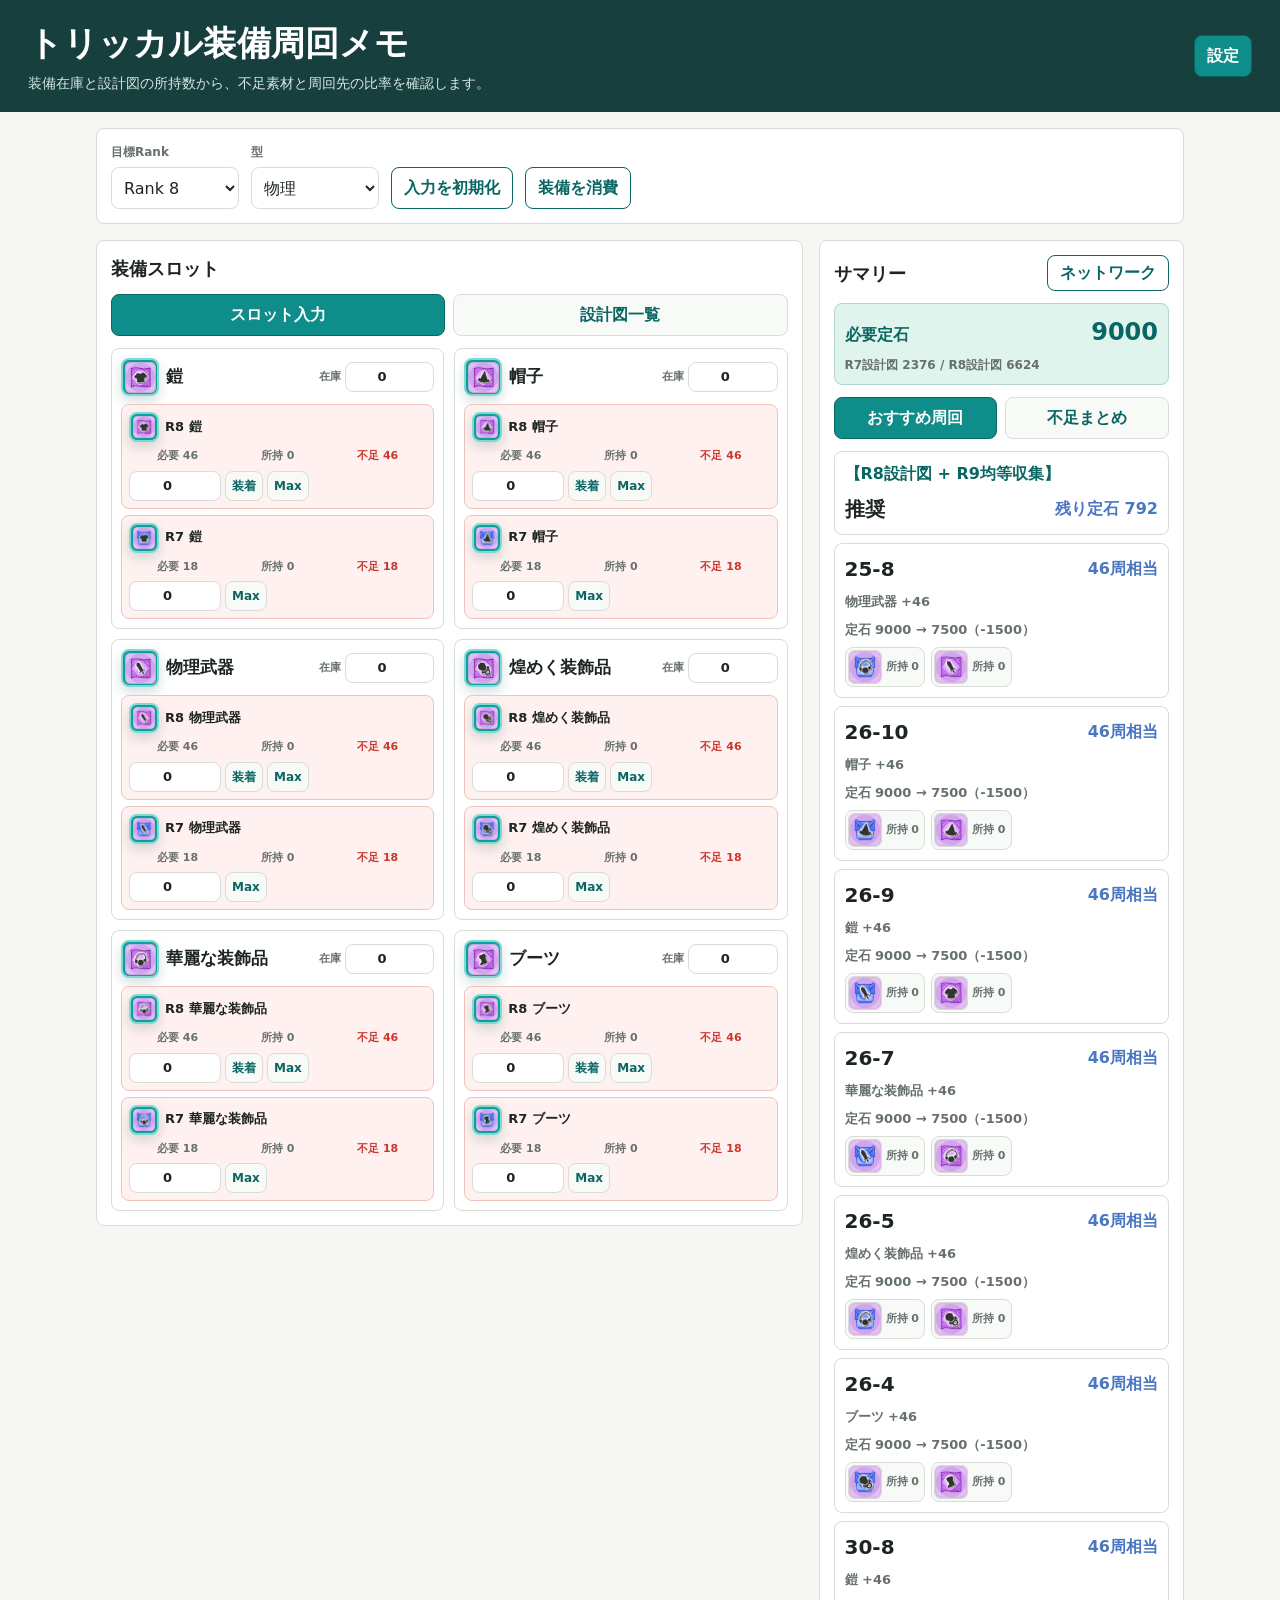
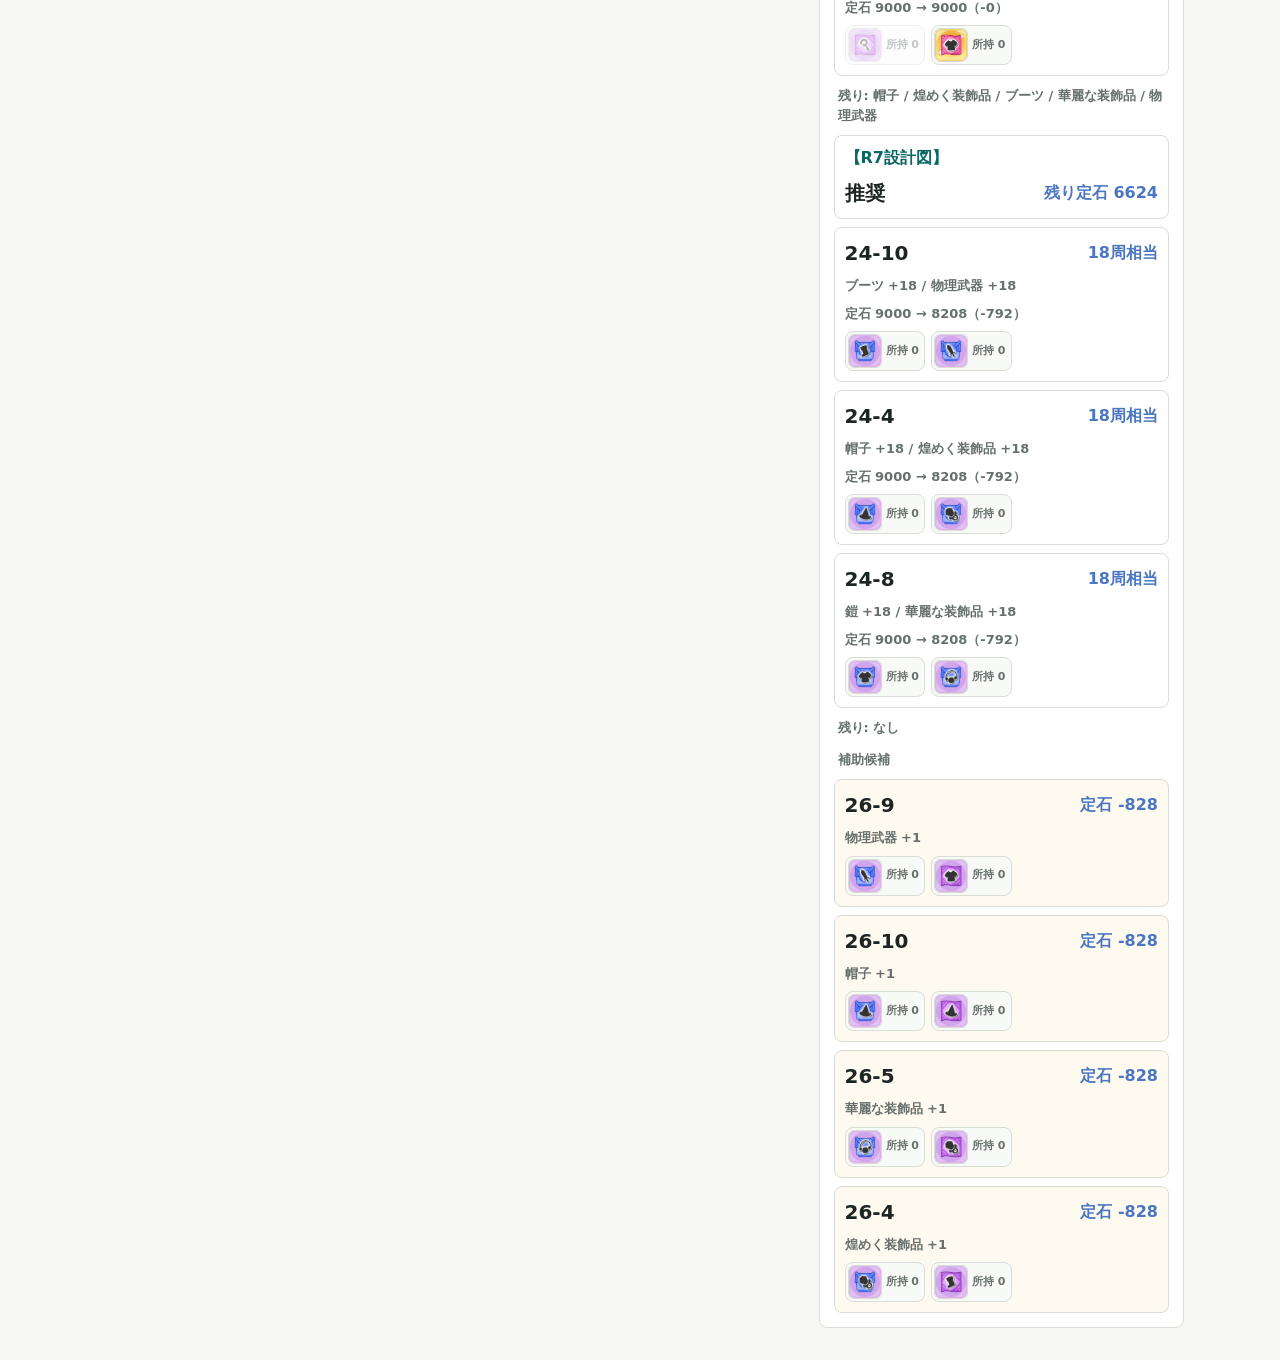
==== index.html @ bf6f480f "Deploy app" ====
<!doctype html>
<html lang="ja">
<head>
  <meta charset="utf-8">
  <meta name="viewport" content="width=device-width, initial-scale=1">
  <title>トリッカル装備周回メモ</title>
  <link rel="stylesheet" href="./styles.css">
</head>
<body>
  <header class="app-header">
    <div>
      <h1>トリッカル装備周回メモ</h1>
      <p>装備在庫と設計図の所持数から、不足素材と周回先の比率を確認します。</p>
    </div>
    <div class="header-actions">
      <button id="settingsButton" type="button">設定</button>
    </div>
  </header>

  <dialog class="settings-dialog" id="settingsDialog">
    <form method="dialog" class="settings-panel">
      <div class="settings-head">
        <h2>設定</h2>
        <button id="settingsCloseButton" type="submit" class="ghost-button">閉じる</button>
      </div>
      <div class="settings-list">
        <div class="field">
          <label for="inputModeSelect">数値入力方式</label>
          <select id="inputModeSelect">
            <option value="direct">直接入力</option>
            <option value="roll">ロール選択</option>
          </select>
        </div>
        <div class="field">
          <label for="autoCalculateSelect">自動計算</label>
          <select id="autoCalculateSelect">
            <option value="on">オン</option>
            <option value="off">オフ</option>
          </select>
        </div>
        <button id="exportButton" type="button">エクスポート</button>
        <label class="file-button">
          インポート
          <input id="importInput" type="file" accept="application/json">
        </label>
      </div>
    </form>
  </dialog>

  <dialog class="network-dialog" id="networkDialog">
    <div class="network-dialog-content">
      <div class="network-dialog-head">
        <div>
          <h2>探索ネットワーク</h2>
          <p>不足素材、候補ステージ、採用された組み合わせと評価値を確認します。</p>
        </div>
        <button id="networkCloseButton" type="button" class="ghost-button">閉じる</button>
      </div>
      <div class="network-toolbar">
        <label>
          <span>素材グループ</span>
          <select id="networkGroupSelect"></select>
        </label>
      </div>
      <div class="network-workspace">
        <div id="networkGraph" class="network-graph"></div>
        <div class="network-side-tools">
          <div class="network-view-actions" aria-label="ネットワーク表示操作">
            <button id="networkZoomOutButton" type="button" class="ghost-button" aria-label="縮小" title="縮小">−</button>
            <button id="networkZoomInButton" type="button" class="ghost-button" aria-label="拡大" title="拡大">＋</button>
            <button id="networkResetViewButton" type="button" class="ghost-button">全体表示</button>
            <button id="networkResetLayoutButton" type="button" class="ghost-button">配置を戻す</button>
          </div>
          <div class="network-info-strip">
            <div id="networkStoneSummary" class="network-stone-summary" aria-live="polite"></div>
            <details class="network-legend">
              <summary>説明</summary>
              <div class="network-legend-body" aria-label="ネットワーク凡例">
                <span><i class="legend-node is-primary"></i>対象素材</span>
                <span><i class="legend-node"></i>関連素材</span>
                <span><i class="legend-node is-off-build"></i>現在の型では対象外</span>
                <span><i class="legend-line is-selected"></i>採用</span>
                <span><i class="legend-line is-manual"></i>手動選択</span>
                <span><i class="legend-line"></i>候補</span>
                <span><i class="legend-line is-double"></i>同素材2枠</span>
              </div>
            </details>
          </div>
        </div>
        <div class="network-selection-actions" aria-label="手動選択操作">
          <button id="networkUseAdoptedButton" type="button" class="ghost-button">採用を選択</button>
          <button id="networkRestoreSelectionButton" type="button" class="ghost-button">保存済みに戻す</button>
          <button id="networkSaveSelectionButton" type="button">選択を保存</button>
        </div>
        <div id="networkDetails" class="network-details"></div>
      </div>
      <div id="networkMaterialEditor" class="network-material-editor" hidden>
        <div class="network-material-editor-head">
          <img id="networkMaterialEditorImage" src="" alt="">
          <div>
            <strong id="networkMaterialEditorTitle"></strong>
            <span id="networkMaterialEditorCurrent"></span>
          </div>
        </div>
        <label>
          <span>所持数</span>
          <span id="networkMaterialEditorControl"></span>
        </label>
        <div class="network-material-editor-actions">
          <button id="networkMaterialEditorCancel" type="button" class="ghost-button">キャンセル</button>
          <button id="networkMaterialEditorMax" type="button" class="ghost-button">Max</button>
          <button id="networkMaterialEditorSave" type="button">反映</button>
        </div>
      </div>
    </div>
  </dialog>

  <main class="layout">
    <section class="band controls-band">
      <div class="field">
        <label for="rankSelect">目標Rank</label>
        <select id="rankSelect"></select>
      </div>
      <div class="field">
        <label for="buildSelect">型</label>
        <select id="buildSelect">
          <option value="physical">物理</option>
          <option value="magic">魔法</option>
        </select>
      </div>
      <button id="resetButton" type="button" class="ghost-button">入力を初期化</button>
      <button id="consumeEquipmentButton" type="button" class="ghost-button">装備を消費</button>
    </section>

    <section class="planner-grid">
      <div class="equipment-panel">
        <h2>装備スロット</h2>
        <div class="equipment-tabs" role="tablist" aria-label="装備入力表示">
          <button type="button" class="equipment-tab is-active" data-equipment-tab="slots">スロット入力</button>
          <button type="button" class="equipment-tab" data-equipment-tab="inventory">設計図一覧</button>
        </div>
        <div id="equipmentSlotsPanel" class="equipment-tab-panel">
          <div class="equipment-grid" id="equipmentGrid"></div>
        </div>
        <div id="materialInventoryPanel" class="equipment-tab-panel is-hidden">
          <div class="material-inventory" id="materialInventory"></div>
        </div>
      </div>

      <div class="summary-panel">
        <div class="summary-head">
          <h2>サマリー</h2>
          <div class="summary-actions">
            <button id="networkOpenButton" type="button" class="ghost-button">ネットワーク</button>
            <button id="calculateButton" type="button" class="ghost-button" hidden>計算</button>
          </div>
        </div>
        <div id="tomeSummary" class="tome-summary"></div>
        <div class="summary-tabs" role="tablist" aria-label="サマリー表示">
          <button type="button" class="summary-tab is-active" data-summary-tab="recommendations">おすすめ周回</button>
          <button type="button" class="summary-tab" data-summary-tab="shortages">不足まとめ</button>
        </div>
        <div id="recommendationsPanel" class="summary-tab-panel">
          <div id="recommendations" class="recommendations"></div>
        </div>
        <div id="shortagesPanel" class="summary-tab-panel is-hidden">
          <div id="shortageSummary" class="shortage-summary"></div>
        </div>
      </div>
    </section>
  </main>

  <script src="./data/equipment-data.js"></script>
  <script src="./app.js"></script>
</body>
</html>
---- styles.css ----
:root {
  color-scheme: light;
  --bg: #f6f7f4;
  --ink: #1d2523;
  --muted: #66706c;
  --line: #d8ddd5;
  --panel: #ffffff;
  --soft: #f8faf8;
  --teal: #0f8d8a;
  --teal-dark: #096663;
  --mint: #dff4ed;
  --amber: #f2b84b;
  --red: #c9362c;
  --red-bg: #fff1ef;
  --blue: #4b77c2;
}

* {
  box-sizing: border-box;
}

body {
  margin: 0;
  background: var(--bg);
  color: var(--ink);
  font-family: system-ui, -apple-system, BlinkMacSystemFont, "Segoe UI", sans-serif;
  line-height: 1.5;
  overflow-x: hidden;
}

button,
select,
input {
  font: inherit;
  min-width: 0;
}

button,
.file-button {
  min-height: 42px;
  border: 1px solid var(--teal-dark);
  background: var(--teal);
  color: #fff;
  border-radius: 8px;
  padding: 8px 12px;
  font-weight: 700;
}

button:active,
.file-button:active {
  transform: translateY(1px);
}

.ghost-button {
  background: #fff;
  color: var(--teal-dark);
}

.file-button {
  display: inline-flex;
  align-items: center;
  justify-content: center;
  cursor: pointer;
}

.file-button input {
  display: none;
}

.app-header {
  display: flex;
  gap: 16px;
  align-items: center;
  justify-content: space-between;
  padding: 18px clamp(14px, 4vw, 28px);
  background: #173f3d;
  color: #fff;
}

.app-header > div {
  min-width: 0;
}

.app-header h1 {
  margin: 0;
  font-size: clamp(22px, 6vw, 34px);
  letter-spacing: 0;
}

.app-header p {
  margin: 4px 0 0;
  color: #d7e8e5;
  font-size: 14px;
  overflow-wrap: anywhere;
}

.header-actions {
  display: flex;
  gap: 8px;
  flex-wrap: wrap;
  justify-content: flex-end;
}

.settings-dialog {
  width: min(420px, calc(100% - 28px));
  padding: 0;
  border: 1px solid var(--line);
  border-radius: 10px;
  background: var(--panel);
  color: var(--ink);
  box-shadow: 0 18px 45px rgba(13, 34, 32, 0.28);
}

.settings-dialog::backdrop {
  background: rgba(10, 25, 24, 0.42);
}

.network-dialog {
  width: min(96vw, 1500px);
  height: min(92vh, 1000px);
  max-width: none;
  max-height: none;
  padding: 0;
  overflow: hidden;
  border: 1px solid var(--line);
  border-radius: 10px;
  background: var(--panel);
  color: var(--ink);
  box-shadow: 0 24px 70px rgba(13, 34, 32, 0.32);
}

.network-dialog::backdrop {
  background: rgba(10, 25, 24, 0.58);
}

.network-dialog-content {
  position: relative;
  display: grid;
  grid-template-rows: auto auto minmax(0, 1fr);
  gap: 12px;
  height: 100%;
  padding: 16px;
}

.network-material-editor {
  position: absolute;
  z-index: 5;
  width: min(280px, calc(100% - 20px));
  padding: 12px;
  border: 1px solid var(--teal-dark);
  border-radius: 8px;
  background: #fff;
  box-shadow: 0 14px 36px rgba(13, 34, 32, 0.3);
}

.network-material-editor[hidden] {
  display: none;
}

.network-material-editor-head {
  display: flex;
  gap: 9px;
  align-items: center;
  margin-bottom: 10px;
}

.network-material-editor-head img {
  width: 42px;
  height: 42px;
  object-fit: contain;
  border: 1px solid var(--line);
  border-radius: 6px;
}

.network-material-editor-head div,
.network-material-editor label {
  display: grid;
  gap: 3px;
}

.network-material-editor-head span,
.network-material-editor label > span:first-child {
  color: var(--muted);
  font-size: 12px;
  font-weight: 700;
}

.network-material-editor-control .compact-number {
  width: 100%;
  max-width: none;
}

.network-material-editor-actions {
  display: grid;
  grid-template-columns: repeat(3, minmax(0, 1fr));
  gap: 6px;
  margin-top: 10px;
}

.network-material-editor-actions button {
  min-height: 32px;
  padding: 4px 6px;
  font-size: 0.76rem;
  line-height: 1.2;
}

.network-dialog-head {
  display: flex;
  align-items: start;
  justify-content: space-between;
  gap: 16px;
}

.network-dialog-head h2,
.network-dialog-head p {
  margin: 0;
}

.network-dialog-head p {
  margin-top: 3px;
  color: var(--muted);
  font-size: 13px;
}

.network-dialog-head button {
  flex: 0 0 auto;
  min-height: 36px;
  padding: 5px 12px;
}

.settings-panel {
  display: grid;
  gap: 14px;
  padding: 14px;
}

.settings-head {
  display: flex;
  align-items: center;
  justify-content: space-between;
  gap: 10px;
}

.settings-head h2 {
  margin: 0;
}

.settings-list {
  display: grid;
  gap: 10px;
}

.settings-list button,
.settings-list .file-button {
  width: 100%;
}

.layout {
  width: min(1120px, 100%);
  margin: 0 auto;
  padding: 16px;
  min-width: 0;
}

.band,
.equipment-panel,
.summary-panel {
  min-width: 0;
  background: var(--panel);
  border: 1px solid var(--line);
  border-radius: 8px;
}

.controls-band {
  display: flex;
  gap: 12px;
  align-items: end;
  flex-wrap: wrap;
  padding: 14px;
}

.field {
  display: grid;
  gap: 6px;
  min-width: 128px;
}

.field label,
.mini-label {
  color: var(--muted);
  font-size: 12px;
  font-weight: 700;
}

select,
input[type="number"] {
  width: 100%;
  min-height: 42px;
  border: 1px solid var(--line);
  border-radius: 8px;
  background: #fff;
  color: var(--ink);
  padding: 8px;
}

.planner-grid {
  display: grid;
  grid-template-columns: minmax(0, 1.45fr) minmax(300px, 0.75fr);
  gap: 16px;
  margin: 16px 0;
  align-items: start;
}

.equipment-panel,
.summary-panel {
  padding: 14px;
}

.summary-head {
  display: flex;
  align-items: center;
  justify-content: space-between;
  gap: 10px;
  margin-bottom: 12px;
}

.summary-head h2 {
  margin: 0;
}

.summary-head button {
  min-height: 36px;
  padding: 5px 12px;
}

.summary-actions {
  display: flex;
  flex-wrap: wrap;
  justify-content: flex-end;
  gap: 6px;
}

h2 {
  margin: 0 0 12px;
  font-size: 18px;
  letter-spacing: 0;
}

h3 {
  margin: 0;
  font-size: 17px;
  letter-spacing: 0;
  line-height: 1.25;
}

.equipment-grid {
  display: grid;
  grid-template-columns: repeat(2, minmax(0, 1fr));
  gap: 10px;
}

.equipment-tabs {
  display: grid;
  grid-template-columns: 1fr 1fr;
  gap: 8px;
  margin-bottom: 12px;
}

.equipment-tab {
  min-height: 40px;
  border-color: var(--line);
  background: var(--soft);
  color: var(--teal-dark);
}

.equipment-tab.is-active {
  border-color: var(--teal-dark);
  background: var(--teal);
  color: #fff;
}

.equipment-tab-panel.is-hidden {
  display: none;
}

.material-inventory {
  display: grid;
  gap: 12px;
}

.inventory-rank {
  display: grid;
  gap: 10px;
  min-width: 0;
  border: 1px solid var(--line);
  border-radius: 8px;
  background: #fff;
  padding: 10px;
}

.inventory-rank-head {
  display: flex;
  align-items: baseline;
  justify-content: space-between;
  gap: 10px;
}

.inventory-rank-head span {
  color: var(--muted);
  font-size: 12px;
  font-weight: 900;
}

.inventory-grid {
  display: grid;
  grid-template-columns: repeat(2, minmax(0, 1fr));
  gap: 8px;
}

.inventory-item {
  display: grid;
  grid-template-columns: minmax(0, 1fr) minmax(72px, 96px);
  gap: 8px;
  align-items: center;
  min-width: 0;
  padding: 8px;
  border: 1px solid var(--line);
  border-radius: 8px;
  background: var(--soft);
}

.inventory-item-main {
  display: grid;
  grid-template-columns: 34px minmax(0, 1fr);
  gap: 7px;
  align-items: center;
  min-width: 0;
  color: var(--ink);
  font-size: 13px;
  font-weight: 900;
}

.inventory-item-main img {
  width: 34px;
  height: 34px;
  object-fit: contain;
  border: 1px solid var(--line);
  border-radius: 6px;
  background: #f8faf8;
}

.inventory-item-main span {
  min-width: 0;
  overflow-wrap: anywhere;
}

.inventory-item input {
  min-height: 38px;
  padding: 6px;
  text-align: center;
  font-weight: 900;
}

.inventory-item .compact-number {
  width: 100%;
  max-width: none;
}

.equipment-card {
  display: grid;
  gap: 8px;
  min-width: 0;
  border: 1px solid var(--line);
  border-radius: 8px;
  background: #fff;
  padding: 9px;
}

.equipment-card.is-complete {
  border-color: #8bcbbf;
  background: linear-gradient(180deg, #f8fffc 0%, #ffffff 55%);
}

.equipment-card-head {
  display: flex;
  gap: 8px;
  align-items: center;
  justify-content: space-between;
  min-width: 0;
}

.equipment-title {
  display: grid;
  grid-template-columns: 38px minmax(0, 1fr);
  gap: 7px;
  align-items: center;
  min-width: 0;
}

.equipment-icon,
.material-icon {
  display: grid;
  place-items: center;
  border-radius: 8px;
  background: #0aa09c;
  border: 2px solid #82d8d2;
  box-shadow: 0 5px 12px rgba(11, 85, 82, 0.18);
}

.equipment-icon {
  width: 38px;
  height: 38px;
}

.equipment-icon img {
  width: 31px;
  height: 31px;
  object-fit: contain;
}

.stock-inline {
  display: flex;
  align-items: center;
  justify-content: flex-end;
  gap: 4px;
  flex: 1 1 72px;
  min-width: 0;
  max-width: 150px;
}

.stock-inline span {
  color: var(--muted);
  font-size: 11px;
  font-weight: 900;
  white-space: nowrap;
}

.stock-inline .compact-number {
  width: clamp(52px, 7vw, 96px);
}

.number-line {
  display: grid;
  grid-template-columns: minmax(0, 1fr) auto;
  gap: 8px;
  align-items: end;
}

.number-line label {
  display: grid;
  gap: 5px;
  min-width: 0;
}

.number-line label span {
  color: var(--muted);
  font-size: 12px;
  font-weight: 800;
}

.number-line input {
  text-align: center;
  font-weight: 900;
}

.compact-number,
select.compact-number,
input.compact-number {
  width: clamp(52px, 8vw, 84px);
  min-height: 30px;
  padding: 3px 5px;
  text-align: center;
  font-size: 13px;
  font-weight: 900;
}

.step-actions {
  display: flex;
  gap: 4px;
}

.step-actions button {
  min-height: 30px;
  padding: 3px 6px;
  border-color: var(--line);
  background: var(--soft);
  color: var(--teal-dark);
  font-size: 12px;
}

.material-list {
  display: grid;
  gap: 6px;
}

.material-line {
  display: grid;
  gap: 6px;
  align-items: start;
  padding: 7px;
  border: 1px solid var(--line);
  border-radius: 8px;
  background: var(--soft);
}

.material-line.is-short {
  background: var(--red-bg);
  border-color: #efc2bd;
}

.material-title-row {
  display: grid;
  grid-template-columns: 30px minmax(0, 1fr);
  gap: 6px;
  align-items: center;
  min-width: 0;
}

.material-icon {
  width: 30px;
  height: 30px;
  padding: 2px;
  object-fit: contain;
}

.material-line-main {
  display: grid;
  gap: 8px;
  min-width: 0;
}

.material-line-title {
  min-width: 0;
  font-size: 13px;
  font-weight: 900;
  line-height: 1.25;
  overflow-wrap: anywhere;
}

.material-line-stats {
  display: grid;
  grid-template-columns: repeat(3, minmax(0, 1fr));
  gap: 3px;
  color: var(--muted);
  font-size: 11px;
  font-weight: 800;
}

.material-line-stats span {
  min-width: 0;
  white-space: nowrap;
  text-align: center;
}

.shortage-text {
  color: var(--teal-dark);
}

.is-short .shortage-text {
  color: var(--red);
}

.material-number-line {
  display: flex;
  align-items: center;
  gap: 4px;
  min-width: 0;
}

.material-number-line .compact-number {
  flex: 1 1 56px;
  max-width: 92px;
}

.mini-button {
  min-height: 28px;
  padding: 3px 6px;
  font-size: 0.72rem;
}

.compact-note {
  padding: 8px;
  font-size: 12px;
}

.shortage-summary,
.recommendations {
  display: grid;
  gap: 8px;
  border-radius: 8px;
}

.recommendations.is-updated {
  animation: recommendations-flash 520ms ease-out;
}

@keyframes recommendations-flash {
  0% {
    background: rgba(15, 141, 138, 0.14);
    box-shadow: 0 0 0 3px rgba(15, 141, 138, 0.18);
  }

  100% {
    background: transparent;
    box-shadow: 0 0 0 0 rgba(15, 141, 138, 0);
  }
}

.tome-summary {
  display: grid;
  gap: 6px;
  margin-bottom: 12px;
  padding: 10px;
  border: 1px solid #b6d5cf;
  border-radius: 8px;
  background: var(--mint);
}

.tome-total {
  display: flex;
  align-items: baseline;
  justify-content: space-between;
  gap: 10px;
  color: var(--teal-dark);
  font-weight: 900;
}

.tome-total strong {
  font-size: 24px;
}

.tome-breakdown {
  color: var(--muted);
  font-size: 12px;
  font-weight: 800;
  overflow-wrap: anywhere;
}

.summary-tabs {
  display: grid;
  grid-template-columns: repeat(2, minmax(0, 1fr));
  gap: 8px;
  margin-bottom: 12px;
}

.summary-tab {
  min-height: 40px;
  border-color: var(--line);
  background: var(--soft);
  color: var(--teal-dark);
}

.summary-tab.is-active {
  border-color: var(--teal-dark);
  background: var(--teal);
  color: #fff;
}

.summary-tab-panel.is-hidden {
  display: none;
}

.network-toolbar {
  display: flex;
  align-items: end;
  justify-content: space-between;
  gap: 12px;
  margin-bottom: 10px;
}

.network-workspace {
  display: grid;
  grid-template-columns: minmax(0, 1.6fr) minmax(320px, 0.8fr);
  grid-template-rows: auto auto minmax(0, 1fr);
  gap: 12px;
  min-height: 0;
}

.network-graph {
  grid-column: 1;
  grid-row: 1 / span 3;
  align-self: start;
}

.network-side-tools {
  grid-column: 2;
  grid-row: 1;
  display: grid;
  gap: 8px;
}

.network-selection-actions {
  grid-column: 2;
  grid-row: 2;
}

.network-details {
  grid-column: 2;
  grid-row: 3;
}

.network-toolbar label {
  display: grid;
  flex: 1 1 220px;
  gap: 4px;
  color: var(--muted);
  font-size: 12px;
  font-weight: 800;
}

.network-toolbar select {
  width: 100%;
  min-height: 38px;
  border: 1px solid var(--line);
  border-radius: 8px;
  background: #fff;
  padding: 6px 8px;
  color: var(--ink);
}

.network-view-actions {
  display: flex;
  flex: 0 0 auto;
  gap: 5px;
}

.network-selection-actions {
  display: flex;
  flex: 0 0 auto;
  gap: 5px;
}

.network-selection-actions button {
  min-height: 36px;
  padding: 5px 9px;
  white-space: nowrap;
}

.network-selection-actions button.is-saved {
  animation: network-save-flash 600ms ease-out;
}

@keyframes network-save-flash {
  0% {
    background: #d97a1d;
    border-color: #a95108;
  }

  100% {
    background: var(--teal);
    border-color: var(--teal-dark);
  }
}

.network-view-actions button {
  min-height: 36px;
  padding: 5px 9px;
  white-space: nowrap;
}

.network-view-actions button:first-child,
.network-view-actions button:nth-child(2) {
  width: 38px;
  padding: 4px;
  font-size: 20px;
}

.network-info-strip {
  display: flex;
  align-items: stretch;
/* justify-content: flex-end; */
  gap: 8px;
}

.network-stone-summary {
  display: grid;
  align-content: center;
  min-width: 180px;
  border: 1px solid #d7e7e2;
  border-radius: 8px;
  background: #f4fbf8;
  padding: 6px 9px;
  color: var(--teal-dark);
}

.network-stone-summary span {
  color: var(--muted);
  font-size: 11px;
  font-weight: 800;
}

.network-stone-summary strong {
  font-size: 18px;
  line-height: 1.1;
}

.network-stone-summary small {
  overflow: hidden;
  color: var(--muted);
  font-size: 10px;
  font-weight: 700;
  text-overflow: ellipsis;
  white-space: nowrap;
}

.network-legend {
  position: relative;
}

.network-legend summary {
  min-height: 38px;
  border: 1px solid var(--line);
  border-radius: 8px;
  background: #fff;
  padding: 9px 12px;
  color: var(--muted);
  cursor: pointer;
  font-size: 12px;
  font-weight: 800;
}

.network-legend-body {
  position: absolute;
  z-index: 20;
  top: calc(100% + 6px);
  right: 0;
  display: grid;
  min-width: 230px;
  gap: 8px;
  border: 1px solid var(--line);
  border-radius: 8px;
  background: #fff;
  padding: 10px;
  box-shadow: 0 12px 28px rgb(31 43 41 / 18%);
  color: var(--muted);
  font-size: 11px;
  font-weight: 800;
}

.network-legend:not([open]) .network-legend-body {
  display: none;
}

.network-legend-body span {
  display: inline-flex;
  align-items: center;
  gap: 5px;
}

.legend-line {
  display: inline-block;
  width: 22px;
  border-top: 2px solid #8b9894;
}

.legend-node {
  display: inline-block;
  width: 13px;
  height: 13px;
  border: 2px solid #71807b;
  border-radius: 4px;
  background: #fff;
}

.legend-node.is-primary {
  border-color: var(--teal);
  border-width: 3px;
}

.legend-node.is-off-build {
  border-color: #8b6f9e;
  border-style: dashed;
  background: #f1f2f2;
}

.legend-line.is-selected {
  border-top: 4px solid var(--teal);
}

.legend-line.is-manual {
  border-top: 4px solid #d97a1d;
}

.legend-line.is-double {
  border-top-color: var(--amber);
  border-top-style: dashed;
}

.network-graph {
  width: 100%;
  min-height: 0;
  overflow: auto;
  border: 1px solid var(--line);
  border-radius: 8px;
  background: #fbfcfa;
}

.network-graph svg {
  display: block;
  width: 100%;
  height: auto;
  min-height: 600px;
  cursor: grab;
  touch-action: none;
  user-select: none;
}

.network-graph svg.is-panning {
  cursor: grabbing;
}

.network-graph svg.is-workspace-scrolling {
  cursor: ew-resize;
}

.network-edge {
  fill: none;
  stroke: #9ca8a4;
  stroke-width: 2;
  opacity: 0.68;
  cursor: pointer;
}

.network-edge.is-double {
  stroke: var(--amber);
  stroke-dasharray: 5 4;
}

.network-edge.is-selected {
  stroke: var(--teal);
  stroke-width: 5;
  opacity: 1;
}

.network-edge.is-manual {
  stroke: #d97a1d;
  stroke-width: 6;
  opacity: 1;
}

.network-edge.is-selected.is-manual {
  stroke: #d97a1d;
  stroke-dasharray: 9 4;
}

.network-edge-label {
  fill: #40504c;
  font-size: 12px;
  font-weight: 900;
  paint-order: stroke;
  stroke: #fbfcfa;
  stroke-width: 4px;
  stroke-linejoin: round;
  cursor: pointer;
}

.network-edge-label.is-selected {
  fill: var(--teal-dark);
}

.network-edge-label.is-manual {
  fill: #a95108;
}

.network-node-frame {
  fill: #fff;
  stroke: #71807b;
  stroke-width: 2;
}

.network-node {
  cursor: move;
}

.network-node.is-dragging {
  cursor: grabbing;
}

.network-node.is-primary .network-node-frame {
  stroke: var(--teal);
  stroke-width: 3;
}

.network-node.is-off-build .network-node-frame {
  fill: #f1f2f2;
  stroke: #8b6f9e;
  stroke-width: 3;
  stroke-dasharray: 5 3;
}

.network-node.is-off-build .network-node-title {
  fill: #634775;
}

.network-node.is-off-build .network-node-amount {
  fill: #765486;
}

.network-node.is-off-build image {
  opacity: 0.58;
}

.network-node image {
  pointer-events: none;
}

.network-node-title {
  fill: var(--ink);
  font-size: 12px;
  font-weight: 900;
  text-anchor: middle;
}

.network-node-amount {
  fill: var(--red);
  font-size: 11px;
  font-weight: 900;
  text-anchor: middle;
}

.network-details {
  display: grid;
  align-content: start;
  gap: 6px;
  min-height: 0;
  margin: 0;
  overflow: auto;
  padding-right: 2px;
}

.network-detail {
  display: grid;
  grid-template-columns: 70px minmax(0, 1fr) auto;
  gap: 8px;
  align-items: center;
  padding: 8px;
  border: 1px solid var(--line);
  border-radius: 8px;
  background: #fff;
}

.network-detail.is-selected {
  border-color: var(--teal);
  background: var(--mint);
}

.network-detail.is-manual {
  border-color: #d97a1d;
  box-shadow: inset 4px 0 0 #d97a1d;
}

.network-detail {
  cursor: pointer;
}

.network-detail.is-single {
  background: #fffaf0;
}

.network-detail-stage {
  font-weight: 900;
}

.network-detail-main {
  min-width: 0;
}

.network-detail-title {
  font-size: 13px;
  font-weight: 900;
  overflow-wrap: anywhere;
}

.network-detail-meta {
  color: var(--muted);
  font-size: 11px;
  font-weight: 700;
  overflow-wrap: anywhere;
}

.network-detail-weight {
  color: var(--blue);
  font-weight: 900;
  white-space: nowrap;
}

.shortage-row,
.recommendation {
  border: 1px solid var(--line);
  border-radius: 8px;
  background: #fff;
}

.shortage-row {
  display: grid;
  grid-template-columns: 40px minmax(0, 1fr) auto;
  gap: 10px;
  align-items: center;
  padding: 8px;
}

.shortage-row img {
  width: 40px;
  height: 40px;
  object-fit: contain;
}

.row-title {
  font-weight: 900;
  overflow-wrap: anywhere;
}

.shortage-amount {
  font-weight: 900;
  color: var(--red);
}

.complete-note {
  padding: 14px;
  border-radius: 8px;
  background: var(--mint);
  color: var(--teal-dark);
  font-weight: 800;
}

.recommendation {
  padding: 10px;
}

.recommendation-group {
  display: grid;
  gap: 8px;
}

.group-title {
  margin-bottom: 8px;
  font-weight: 900;
  color: var(--teal-dark);
}

.side-title {
  color: var(--muted);
  font-size: 13px;
  font-weight: 900;
  padding: 2px 4px;
}

.side-candidate {
  background: #fffaf0;
}

.recommendation-top {
  display: flex;
  align-items: center;
  justify-content: space-between;
  gap: 8px;
}

.stage-label {
  font-size: 20px;
  font-weight: 900;
}

.ratio {
  color: var(--blue);
  font-weight: 900;
  text-align: right;
}

.cycle-coverage {
  margin-top: 8px;
  color: var(--muted);
  font-size: 13px;
  font-weight: 800;
  overflow-wrap: anywhere;
}

.drop-list {
  display: flex;
  gap: 6px;
  flex-wrap: wrap;
  margin-top: 8px;
}

.drop-list img,
.drop-item img {
  width: 34px;
  height: 34px;
  object-fit: contain;
  border: 1px solid var(--line);
  border-radius: 6px;
  background: #f8faf8;
}

.drop-item {
  display: grid;
  grid-template-columns: 34px auto;
  gap: 4px;
  align-items: center;
  min-height: 38px;
  padding: 2px 5px 2px 2px;
  border: 1px solid var(--line);
  border-radius: 8px;
  background: var(--soft);
}

.drop-item span {
  color: var(--muted);
  font-size: 11px;
  font-weight: 800;
  white-space: nowrap;
}

@media (max-width: 900px) {
  .planner-grid {
    grid-template-columns: 1fr;
  }
}

@media (max-width: 760px) {
  .app-header {
    display: grid;
  }

  .header-actions {
    display: grid;
    grid-template-columns: 1fr 1fr;
    justify-content: stretch;
  }

  .header-actions button,
  .header-actions .file-button {
    width: 100%;
  }

  .controls-band {
    display: grid;
    grid-template-columns: 1fr;
  }

  .field {
    min-width: 0;
  }

  .equipment-grid {
    grid-template-columns: repeat(2, minmax(0, 1fr));
  }

  .inventory-grid {
    grid-template-columns: 1fr;
  }

  .number-line {
    grid-template-columns: 1fr;
  }

  .step-actions {
    grid-template-columns: repeat(2, minmax(0, 1fr));
  }

  .material-line-stats {
    grid-template-columns: repeat(3, minmax(0, 1fr));
  }

  .network-dialog {
    width: calc(100vw - 12px);
    height: calc(100dvh - 12px);
  }

  .network-dialog-content {
    padding: 10px;
  }

  .network-workspace {
    grid-template-columns: calc(100vw - 34px) 360px;
    grid-template-rows: auto auto minmax(0, 1fr);
    min-width: 0;
    overflow-x: auto;
    overflow-y: auto;
    overscroll-behavior-inline: contain;
    scrollbar-width: thin;
    -webkit-overflow-scrolling: touch;
  }

  .network-graph {
    grid-column: 1;
    grid-row: 1 / span 3;
    min-height: 0;
    overflow: hidden;
  }

  .network-graph svg {
    min-height: 0;
  }

  .network-side-tools {
    grid-column: 2;
    grid-row: 1;
    min-width: 360px;
  }

  .network-details {
    grid-column: 2;
    grid-row: 3;
    min-width: 360px;
    overflow: auto;
  }

  .network-selection-actions {
    grid-column: 2;
    grid-row: 2;
    min-width: 360px;
  }
}

@media (max-width: 430px) {
  .layout {
    padding: 8px;
  }

  .equipment-panel,
  .summary-panel {
    padding: 8px;
  }

  .equipment-grid {
    gap: 8px;
  }

  .equipment-tabs {
    gap: 6px;
  }

  .summary-tabs {
    gap: 5px;
  }

  .summary-tab {
    padding-inline: 5px;
    font-size: 12px;
  }

  .network-toolbar {
    display: grid;
  }

  .network-view-actions {
    display: grid;
    grid-template-columns: 38px 38px minmax(0, 1fr) minmax(0, 1fr);
  }

  .network-info-strip {
    justify-content: stretch;
  }

  .network-stone-summary {
    min-width: 0;
  }

  .network-legend-body {
    right: 0;
    left: auto;
  }

  .network-selection-actions {
    display: grid;
    grid-template-columns: repeat(3, minmax(0, 1fr));
  }

  .network-dialog-head p {
    display: none;
  }

  .network-detail {
    grid-template-columns: 52px minmax(0, 1fr);
  }

  .network-detail-weight {
    grid-column: 2;
  }

  .inventory-rank {
    padding: 7px;
  }

  .inventory-item {
    grid-template-columns: minmax(0, 1fr) 64px;
    padding: 7px;
  }

  .inventory-item .compact-number {
    width: 100%;
  }

  .inventory-item-main {
    grid-template-columns: 30px minmax(0, 1fr);
    font-size: 12px;
  }

  .inventory-item-main img {
    width: 30px;
    height: 30px;
  }

  .equipment-card {
    gap: 8px;
    padding: 7px;
  }

  .equipment-card-head {
    gap: 5px;
  }

  .equipment-title {
    grid-template-columns: 30px minmax(0, 1fr);
    gap: 5px;
  }

  .equipment-icon {
    width: 30px;
    height: 30px;
  }

  .equipment-icon img {
    width: 25px;
    height: 25px;
  }

  h3 {
    font-size: 12px;
  }

  .material-line {
    gap: 6px;
    padding: 7px;
  }

  .material-title-row {
    grid-template-columns: 28px minmax(0, 1fr);
  }

  .material-icon {
    width: 28px;
    height: 28px;
  }

  .material-line-title {
    font-size: 11px;
  }

  .material-line-stats {
    gap: 4px;
    font-size: 11px;
  }

  .compact-number,
  select.compact-number,
  input.compact-number {
    width: 48px;
    min-height: 28px;
    padding: 2px 4px;
    font-size: 12px;
  }

  .step-actions button {
    min-height: 28px;
    padding: 2px 5px;
  }

  .step-actions {
    gap: 5px;
  }
}
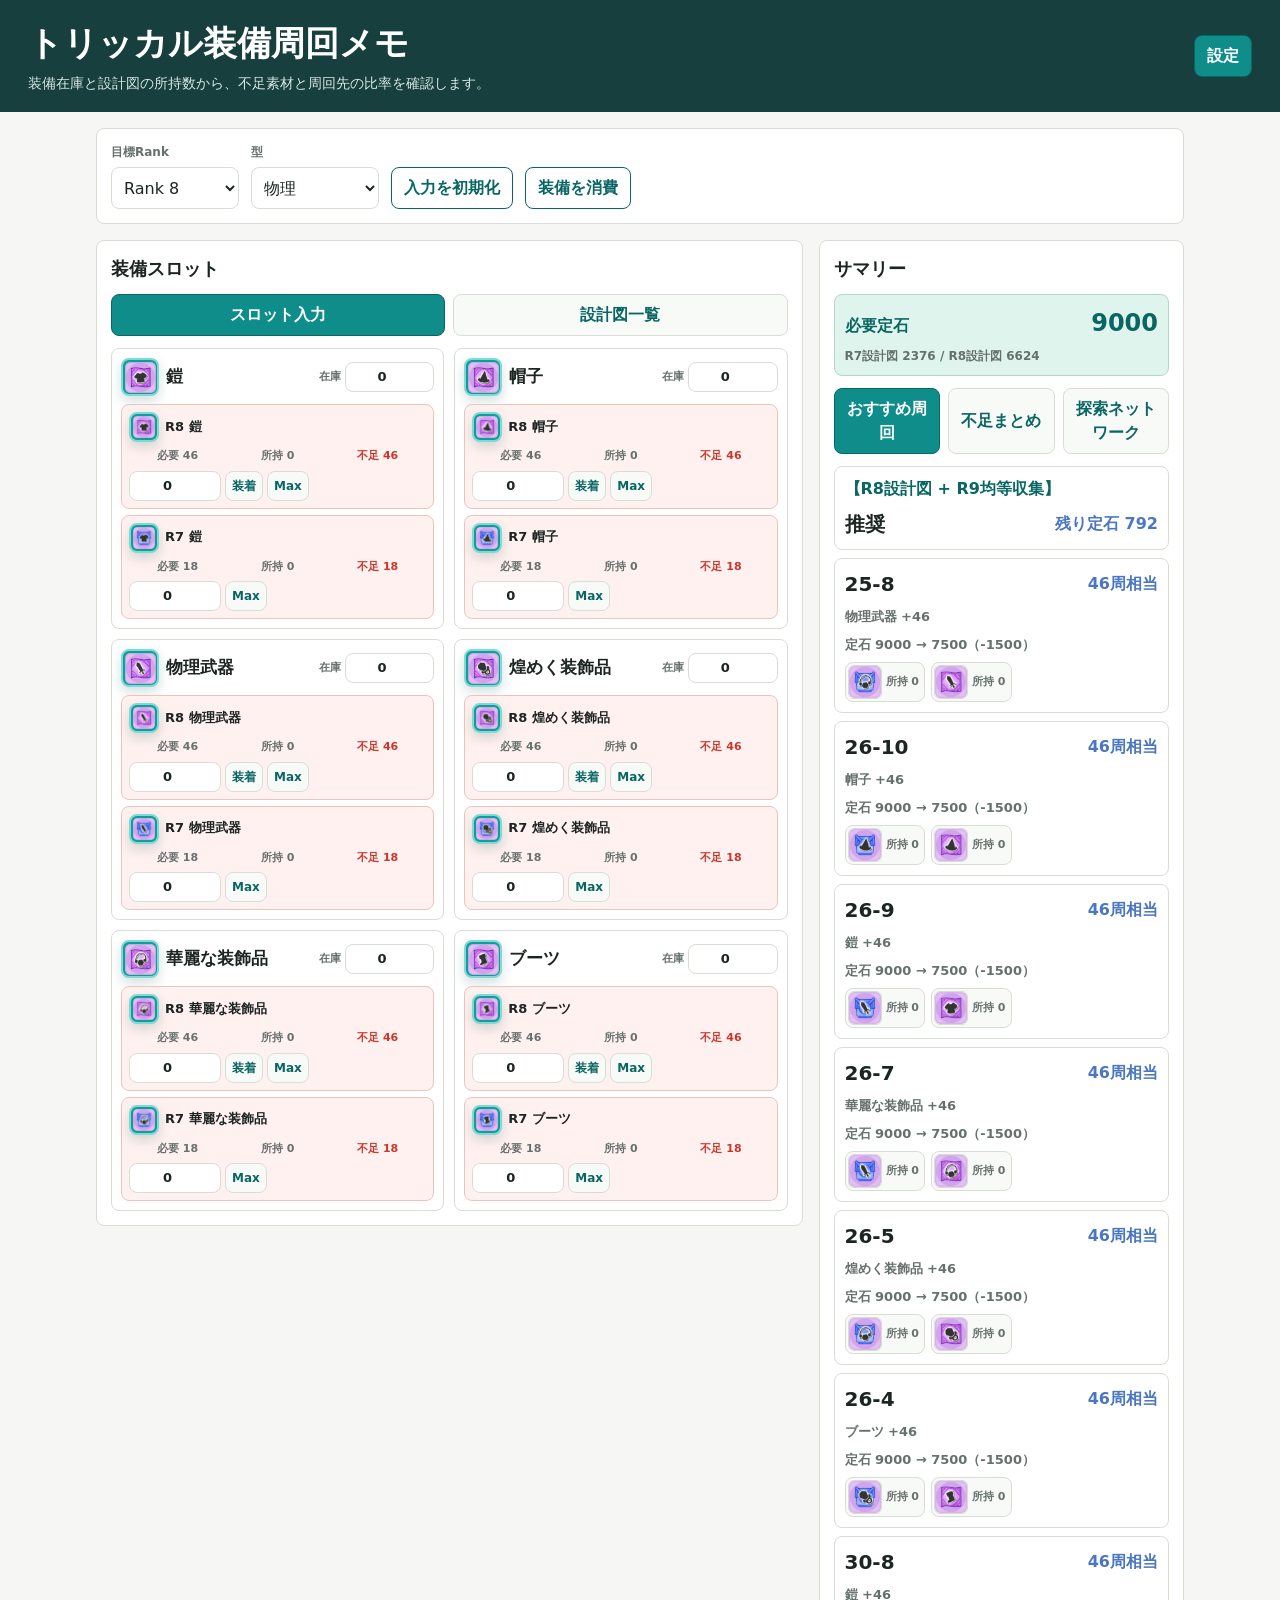
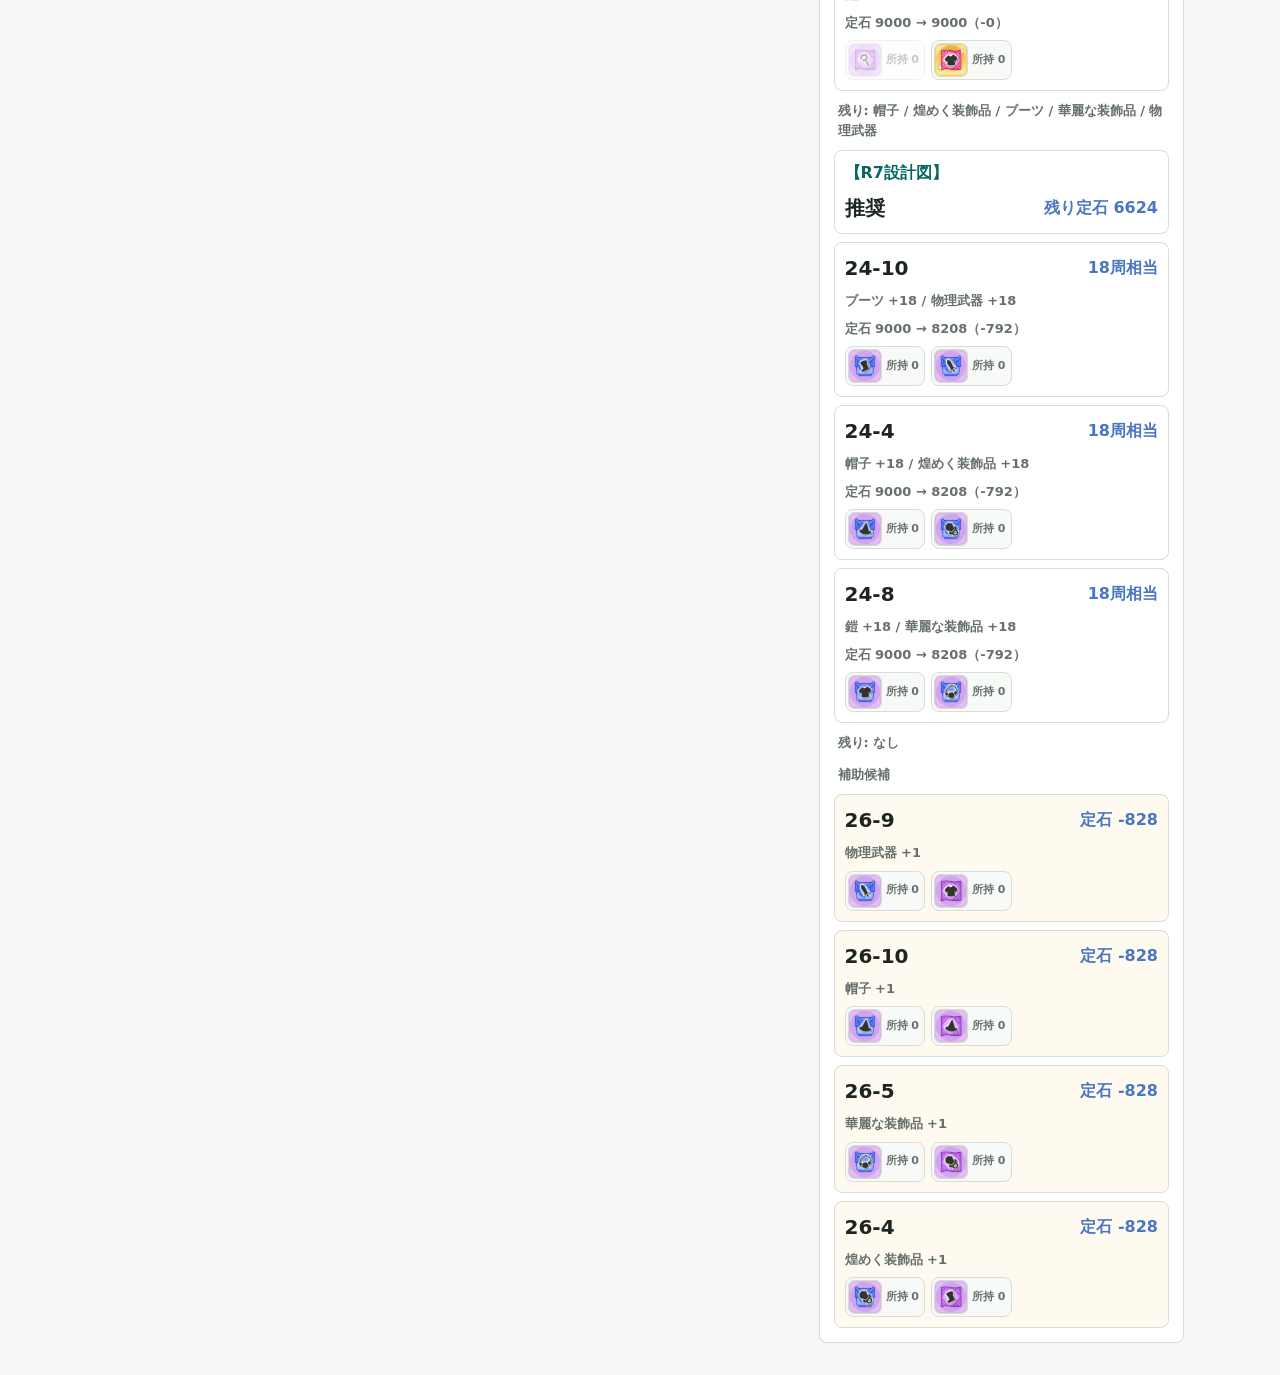
==== commit 1c4d7d35: "edit" ====
--- a/index.html
+++ b/index.html
@@ -47,74 +47,6 @@
     </form>
   </dialog>
 
-  <dialog class="network-dialog" id="networkDialog">
-    <div class="network-dialog-content">
-      <div class="network-dialog-head">
-        <div>
-          <h2>探索ネットワーク</h2>
-          <p>不足素材、候補ステージ、採用された組み合わせと評価値を確認します。</p>
-        </div>
-        <button id="networkCloseButton" type="button" class="ghost-button">閉じる</button>
-      </div>
-      <div class="network-toolbar">
-        <label>
-          <span>素材グループ</span>
-          <select id="networkGroupSelect"></select>
-        </label>
-      </div>
-      <div class="network-workspace">
-        <div id="networkGraph" class="network-graph"></div>
-        <div class="network-side-tools">
-          <div class="network-view-actions" aria-label="ネットワーク表示操作">
-            <button id="networkZoomOutButton" type="button" class="ghost-button" aria-label="縮小" title="縮小">−</button>
-            <button id="networkZoomInButton" type="button" class="ghost-button" aria-label="拡大" title="拡大">＋</button>
-            <button id="networkResetViewButton" type="button" class="ghost-button">全体表示</button>
-            <button id="networkResetLayoutButton" type="button" class="ghost-button">配置を戻す</button>
-          </div>
-          <div class="network-info-strip">
-            <div id="networkStoneSummary" class="network-stone-summary" aria-live="polite"></div>
-            <details class="network-legend">
-              <summary>説明</summary>
-              <div class="network-legend-body" aria-label="ネットワーク凡例">
-                <span><i class="legend-node is-primary"></i>対象素材</span>
-                <span><i class="legend-node"></i>関連素材</span>
-                <span><i class="legend-node is-off-build"></i>現在の型では対象外</span>
-                <span><i class="legend-line is-selected"></i>採用</span>
-                <span><i class="legend-line is-manual"></i>手動選択</span>
-                <span><i class="legend-line"></i>候補</span>
-                <span><i class="legend-line is-double"></i>同素材2枠</span>
-              </div>
-            </details>
-          </div>
-        </div>
-        <div class="network-selection-actions" aria-label="手動選択操作">
-          <button id="networkUseAdoptedButton" type="button" class="ghost-button">採用を選択</button>
-          <button id="networkRestoreSelectionButton" type="button" class="ghost-button">保存済みに戻す</button>
-          <button id="networkSaveSelectionButton" type="button">選択を保存</button>
-        </div>
-        <div id="networkDetails" class="network-details"></div>
-      </div>
-      <div id="networkMaterialEditor" class="network-material-editor" hidden>
-        <div class="network-material-editor-head">
-          <img id="networkMaterialEditorImage" src="" alt="">
-          <div>
-            <strong id="networkMaterialEditorTitle"></strong>
-            <span id="networkMaterialEditorCurrent"></span>
-          </div>
-        </div>
-        <label>
-          <span>所持数</span>
-          <span id="networkMaterialEditorControl"></span>
-        </label>
-        <div class="network-material-editor-actions">
-          <button id="networkMaterialEditorCancel" type="button" class="ghost-button">キャンセル</button>
-          <button id="networkMaterialEditorMax" type="button" class="ghost-button">Max</button>
-          <button id="networkMaterialEditorSave" type="button">反映</button>
-        </div>
-      </div>
-    </div>
-  </dialog>
-
   <main class="layout">
     <section class="band controls-band">
       <div class="field">
@@ -151,7 +83,6 @@
         <div class="summary-head">
           <h2>サマリー</h2>
           <div class="summary-actions">
-            <button id="networkOpenButton" type="button" class="ghost-button">ネットワーク</button>
             <button id="calculateButton" type="button" class="ghost-button" hidden>計算</button>
           </div>
         </div>
@@ -159,12 +90,79 @@
         <div class="summary-tabs" role="tablist" aria-label="サマリー表示">
           <button type="button" class="summary-tab is-active" data-summary-tab="recommendations">おすすめ周回</button>
           <button type="button" class="summary-tab" data-summary-tab="shortages">不足まとめ</button>
+          <button type="button" class="summary-tab" data-summary-tab="network">探索ネットワーク</button>
         </div>
         <div id="recommendationsPanel" class="summary-tab-panel">
           <div id="recommendations" class="recommendations"></div>
         </div>
         <div id="shortagesPanel" class="summary-tab-panel is-hidden">
           <div id="shortageSummary" class="shortage-summary"></div>
+        </div>
+        <div id="networkPanel" class="summary-tab-panel network-panel is-hidden">
+          <div class="network-panel-content">
+            <div class="network-panel-head">
+              <div>
+                <h3>探索ネットワーク</h3>
+                <p>不足素材、候補ステージ、採用された組み合わせと評価値を確認します。</p>
+              </div>
+            </div>
+            <div class="network-toolbar">
+              <label>
+                <span>素材グループ</span>
+                <select id="networkGroupSelect"></select>
+              </label>
+            </div>
+            <div class="network-workspace">
+              <div id="networkGraph" class="network-graph"></div>
+              <div class="network-side-tools">
+                <div class="network-view-actions" aria-label="ネットワーク表示操作">
+                  <button id="networkZoomOutButton" type="button" class="ghost-button" aria-label="縮小" title="縮小">−</button>
+                  <button id="networkZoomInButton" type="button" class="ghost-button" aria-label="拡大" title="拡大">＋</button>
+                  <button id="networkResetViewButton" type="button" class="ghost-button">全体表示</button>
+                  <button id="networkResetLayoutButton" type="button" class="ghost-button">配置を戻す</button>
+                </div>
+                <div class="network-info-strip">
+                  <div id="networkStoneSummary" class="network-stone-summary" aria-live="polite"></div>
+                  <details class="network-legend">
+                    <summary>説明</summary>
+                    <div class="network-legend-body" aria-label="ネットワーク凡例">
+                      <span><i class="legend-node is-primary"></i>対象素材</span>
+                      <span><i class="legend-node"></i>関連素材</span>
+                      <span><i class="legend-node is-off-build"></i>現在の型では対象外</span>
+                      <span><i class="legend-line is-selected"></i>採用</span>
+                      <span><i class="legend-line is-manual"></i>手動選択</span>
+                      <span><i class="legend-line"></i>候補</span>
+                      <span><i class="legend-line is-double"></i>同素材2枠</span>
+                    </div>
+                  </details>
+                </div>
+              </div>
+              <div class="network-selection-actions" aria-label="手動選択操作">
+                <button id="networkUseAdoptedButton" type="button" class="ghost-button">採用を選択</button>
+                <button id="networkRestoreSelectionButton" type="button" class="ghost-button">保存済みに戻す</button>
+                <button id="networkSaveSelectionButton" type="button">選択を保存</button>
+              </div>
+              <div id="networkDetails" class="network-details"></div>
+            </div>
+            <div id="networkMaterialEditor" class="network-material-editor" hidden>
+              <div class="network-material-editor-head">
+                <img id="networkMaterialEditorImage" src="" alt="">
+                <div>
+                  <strong id="networkMaterialEditorTitle"></strong>
+                  <span id="networkMaterialEditorCurrent"></span>
+                </div>
+              </div>
+              <label>
+                <span>所持数</span>
+                <span id="networkMaterialEditorControl"></span>
+              </label>
+              <div class="network-material-editor-actions">
+                <button id="networkMaterialEditorCancel" type="button" class="ghost-button">キャンセル</button>
+                <button id="networkMaterialEditorMax" type="button" class="ghost-button">Max</button>
+                <button id="networkMaterialEditorSave" type="button">反映</button>
+              </div>
+            </div>
+          </div>
         </div>
       </div>
     </section>
--- a/styles.css
+++ b/styles.css
@@ -115,31 +115,12 @@
   background: rgba(10, 25, 24, 0.42);
 }
 
-.network-dialog {
-  width: min(96vw, 1500px);
-  height: min(92vh, 1000px);
-  max-width: none;
-  max-height: none;
-  padding: 0;
-  overflow: hidden;
-  border: 1px solid var(--line);
-  border-radius: 10px;
-  background: var(--panel);
-  color: var(--ink);
-  box-shadow: 0 24px 70px rgba(13, 34, 32, 0.32);
-}
-
-.network-dialog::backdrop {
-  background: rgba(10, 25, 24, 0.58);
-}
-
-.network-dialog-content {
+.network-panel-content {
   position: relative;
   display: grid;
   grid-template-rows: auto auto minmax(0, 1fr);
   gap: 12px;
-  height: 100%;
-  padding: 16px;
+  min-height: min(720px, calc(100dvh - 180px));
 }
 
 .network-material-editor {
@@ -204,28 +185,26 @@
   line-height: 1.2;
 }
 
-.network-dialog-head {
+.network-panel-head {
   display: flex;
   align-items: start;
   justify-content: space-between;
   gap: 16px;
 }
 
-.network-dialog-head h2,
-.network-dialog-head p {
+.network-panel-head h3,
+.network-panel-head p {
   margin: 0;
 }
 
-.network-dialog-head p {
+.network-panel-head h3 {
+  font-size: 18px;
+}
+
+.network-panel-head p {
   margin-top: 3px;
   color: var(--muted);
   font-size: 13px;
-}
-
-.network-dialog-head button {
-  flex: 0 0 auto;
-  min-height: 36px;
-  padding: 5px 12px;
 }
 
 .settings-panel {
@@ -314,6 +293,10 @@
 .equipment-panel,
 .summary-panel {
   padding: 14px;
+}
+
+.summary-panel.is-network-mode {
+  grid-column: 1 / -1;
 }
 
 .summary-head {
@@ -738,7 +721,7 @@
 
 .summary-tabs {
   display: grid;
-  grid-template-columns: repeat(2, minmax(0, 1fr));
+  grid-template-columns: repeat(3, minmax(0, 1fr));
   gap: 8px;
   margin-bottom: 12px;
 }
@@ -1362,13 +1345,8 @@
     grid-template-columns: repeat(3, minmax(0, 1fr));
   }
 
-  .network-dialog {
-    width: calc(100vw - 12px);
-    height: calc(100dvh - 12px);
-  }
-
-  .network-dialog-content {
-    padding: 10px;
+  .network-panel-content {
+    min-height: min(680px, calc(100dvh - 150px));
   }
 
   .network-workspace {
@@ -1467,7 +1445,7 @@
     grid-template-columns: repeat(3, minmax(0, 1fr));
   }
 
-  .network-dialog-head p {
+  .network-panel-head p {
     display: none;
   }
 
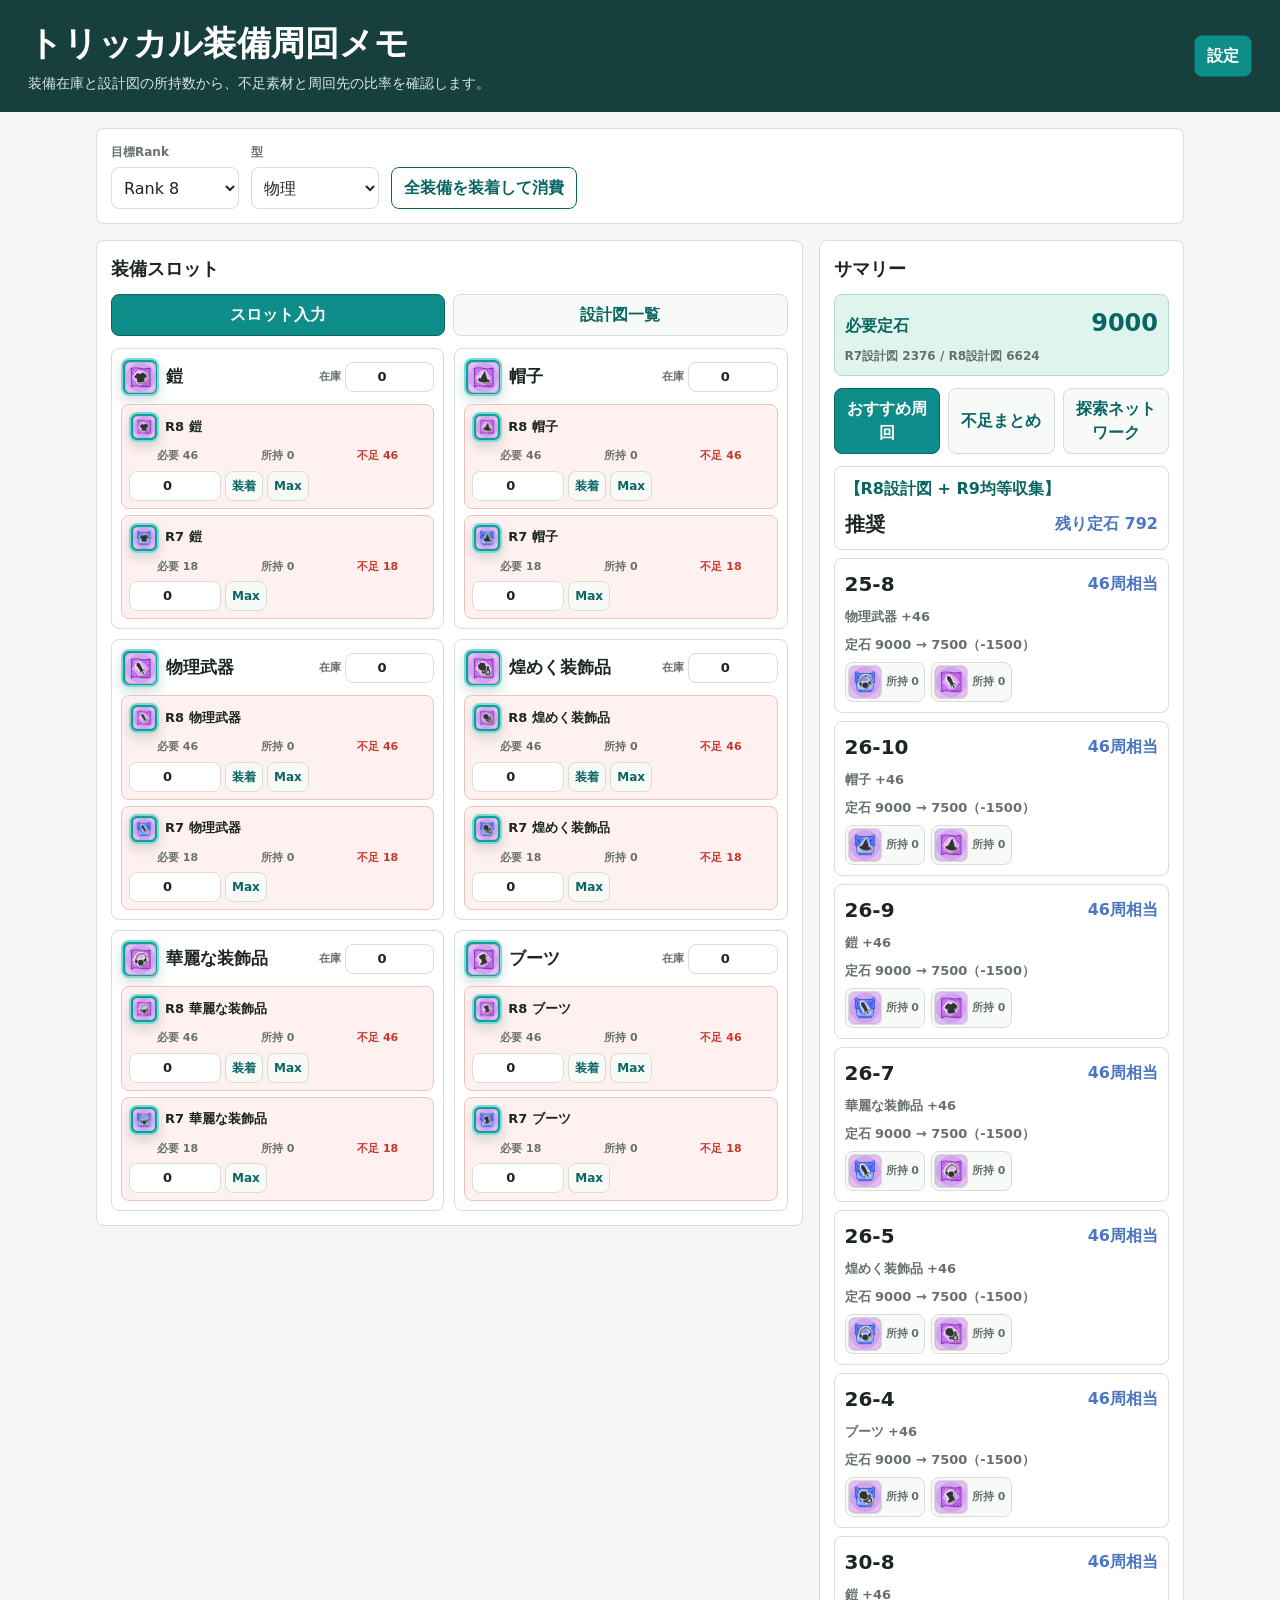
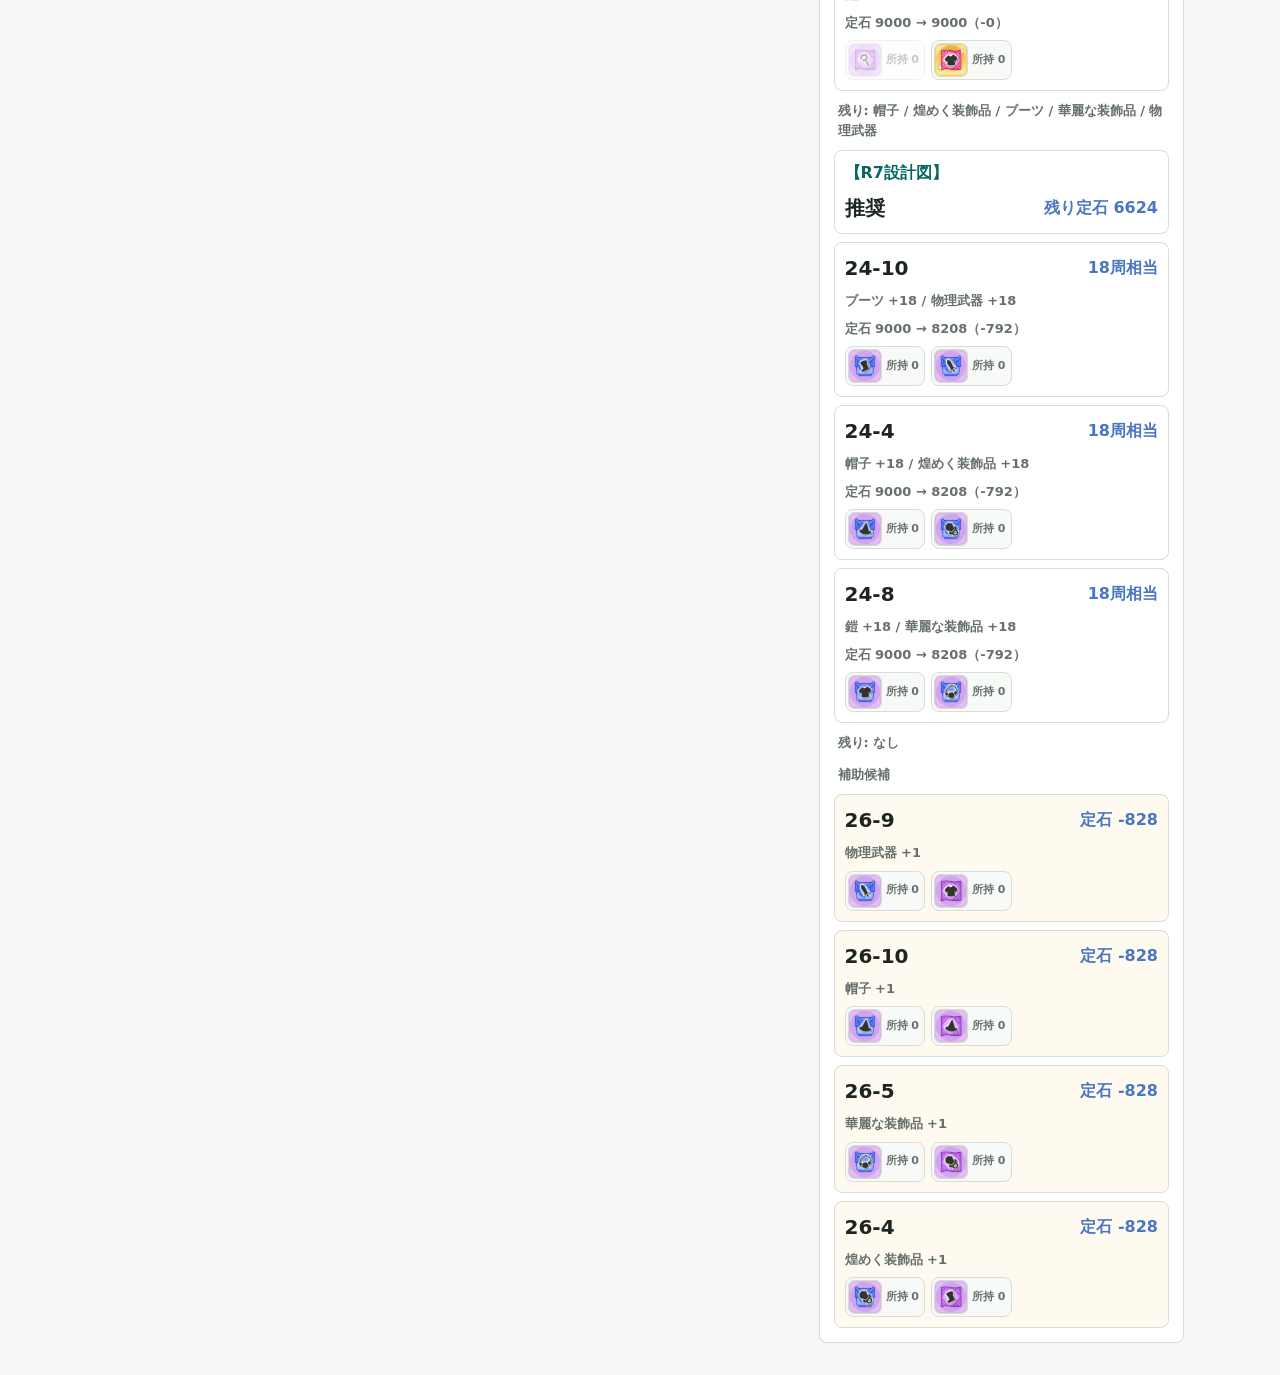
==== commit 36a72e75: "edit" ====
--- a/index.html
+++ b/index.html
@@ -38,6 +38,13 @@
             <option value="off">オフ</option>
           </select>
         </div>
+        <div class="field">
+          <label for="networkPlacementSelect">探索ネットワーク表示</label>
+          <select id="networkPlacementSelect">
+            <option value="summary">サマリータブ</option>
+            <option value="standalone">独立表示</option>
+          </select>
+        </div>
         <button id="exportButton" type="button">エクスポート</button>
         <label class="file-button">
           インポート
@@ -60,8 +67,7 @@
           <option value="magic">魔法</option>
         </select>
       </div>
-      <button id="resetButton" type="button" class="ghost-button">入力を初期化</button>
-      <button id="consumeEquipmentButton" type="button" class="ghost-button">装備を消費</button>
+      <button id="consumeEquipmentButton" type="button" class="ghost-button">全装備を装着して消費</button>
     </section>
 
     <section class="planner-grid">
@@ -103,7 +109,6 @@
             <div class="network-panel-head">
               <div>
                 <h3>探索ネットワーク</h3>
-                <p>不足素材、候補ステージ、採用された組み合わせと評価値を確認します。</p>
               </div>
             </div>
             <div class="network-toolbar">
@@ -166,6 +171,7 @@
         </div>
       </div>
     </section>
+    <section id="standaloneNetworkDock" class="network-standalone-dock"></section>
   </main>
 
   <script src="./data/equipment-data.js"></script>
--- a/styles.css
+++ b/styles.css
@@ -243,7 +243,8 @@
 
 .band,
 .equipment-panel,
-.summary-panel {
+.summary-panel,
+.network-standalone-dock:not(:empty) {
   min-width: 0;
   background: var(--panel);
   border: 1px solid var(--line);
@@ -291,7 +292,8 @@
 }
 
 .equipment-panel,
-.summary-panel {
+.summary-panel,
+.network-standalone-dock:not(:empty) {
   padding: 14px;
 }
 
@@ -726,6 +728,10 @@
   margin-bottom: 12px;
 }
 
+.summary-tabs:has([data-summary-tab="network"][hidden]) {
+  grid-template-columns: repeat(2, minmax(0, 1fr));
+}
+
 .summary-tab {
   min-height: 40px;
   border-color: var(--line);
@@ -743,6 +749,16 @@
   display: none;
 }
 
+.summary-panel.has-standalone-network.is-height-synced .summary-tab-panel:not(.is-hidden) {
+  max-height: var(--summary-active-panel-max);
+  overflow: auto;
+  padding-right: 4px;
+}
+
+.network-standalone-dock:not(:empty) {
+  margin: 16px 0;
+}
+
 .network-toolbar {
   display: flex;
   align-items: end;
@@ -753,7 +769,7 @@
 
 .network-workspace {
   display: grid;
-  grid-template-columns: minmax(0, 1.6fr) minmax(320px, 0.8fr);
+  grid-template-columns: minmax(480px, 1fr) minmax(320px, 340px);
   grid-template-rows: auto auto minmax(0, 1fr);
   gap: 12px;
   min-height: 0;
@@ -1096,7 +1112,7 @@
 
 .network-node-amount {
   fill: var(--red);
-  font-size: 11px;
+  font-size: 10px;
   font-weight: 900;
   text-anchor: middle;
 }
@@ -1350,19 +1366,15 @@
   }
 
   .network-workspace {
-    grid-template-columns: calc(100vw - 34px) 360px;
-    grid-template-rows: auto auto minmax(0, 1fr);
+    grid-template-columns: minmax(0, 1fr);
+    grid-template-rows: auto auto auto minmax(0, 1fr);
     min-width: 0;
-    overflow-x: auto;
-    overflow-y: auto;
-    overscroll-behavior-inline: contain;
-    scrollbar-width: thin;
-    -webkit-overflow-scrolling: touch;
+    overflow: visible;
   }
 
   .network-graph {
     grid-column: 1;
-    grid-row: 1 / span 3;
+    grid-row: 1;
     min-height: 0;
     overflow: hidden;
   }
@@ -1372,22 +1384,23 @@
   }
 
   .network-side-tools {
-    grid-column: 2;
-    grid-row: 1;
-    min-width: 360px;
+    grid-column: 1;
+    grid-row: 2;
+    min-width: 0;
   }
 
   .network-details {
-    grid-column: 2;
+    grid-column: 1;
+    grid-row: 4;
+    min-width: 0;
+    max-height: 420px;
+    overflow: auto;
+  }
+
+  .network-selection-actions {
+    grid-column: 1;
     grid-row: 3;
-    min-width: 360px;
-    overflow: auto;
-  }
-
-  .network-selection-actions {
-    grid-column: 2;
-    grid-row: 2;
-    min-width: 360px;
+    min-width: 0;
   }
 }
 
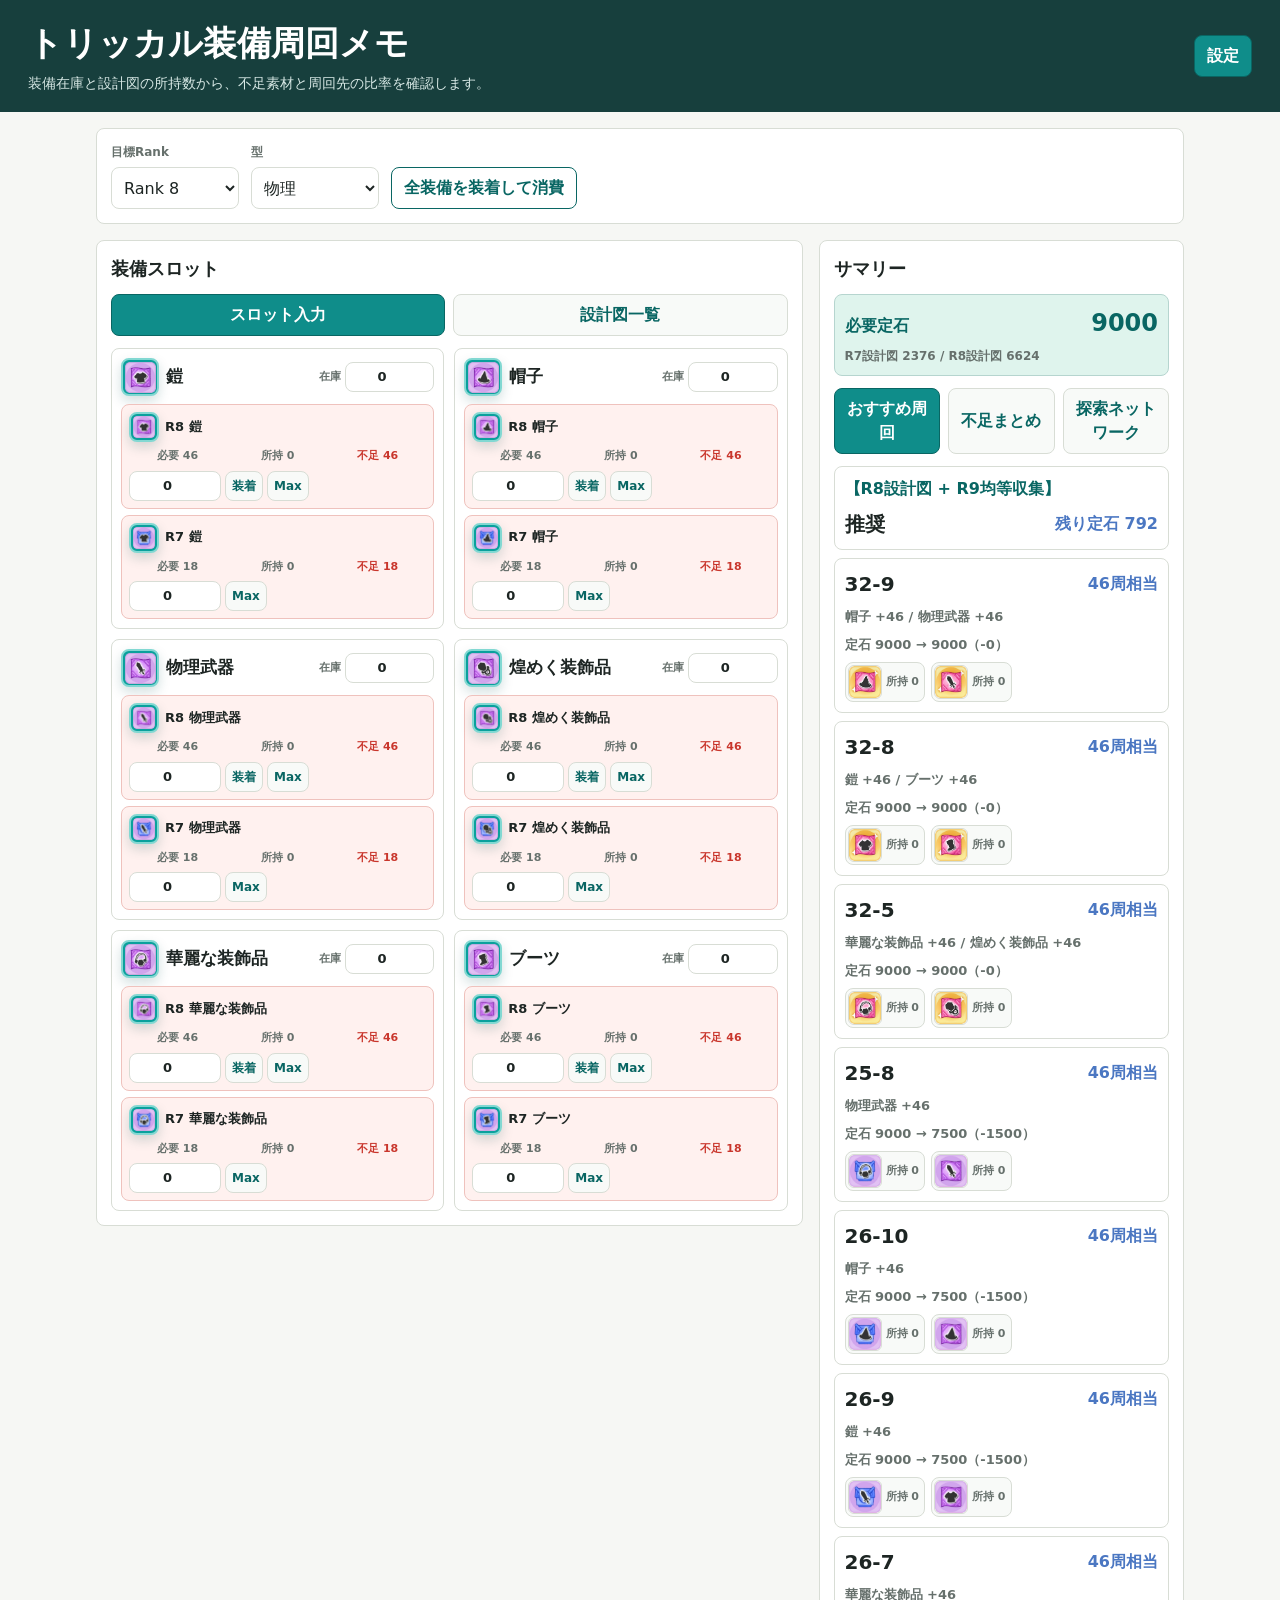
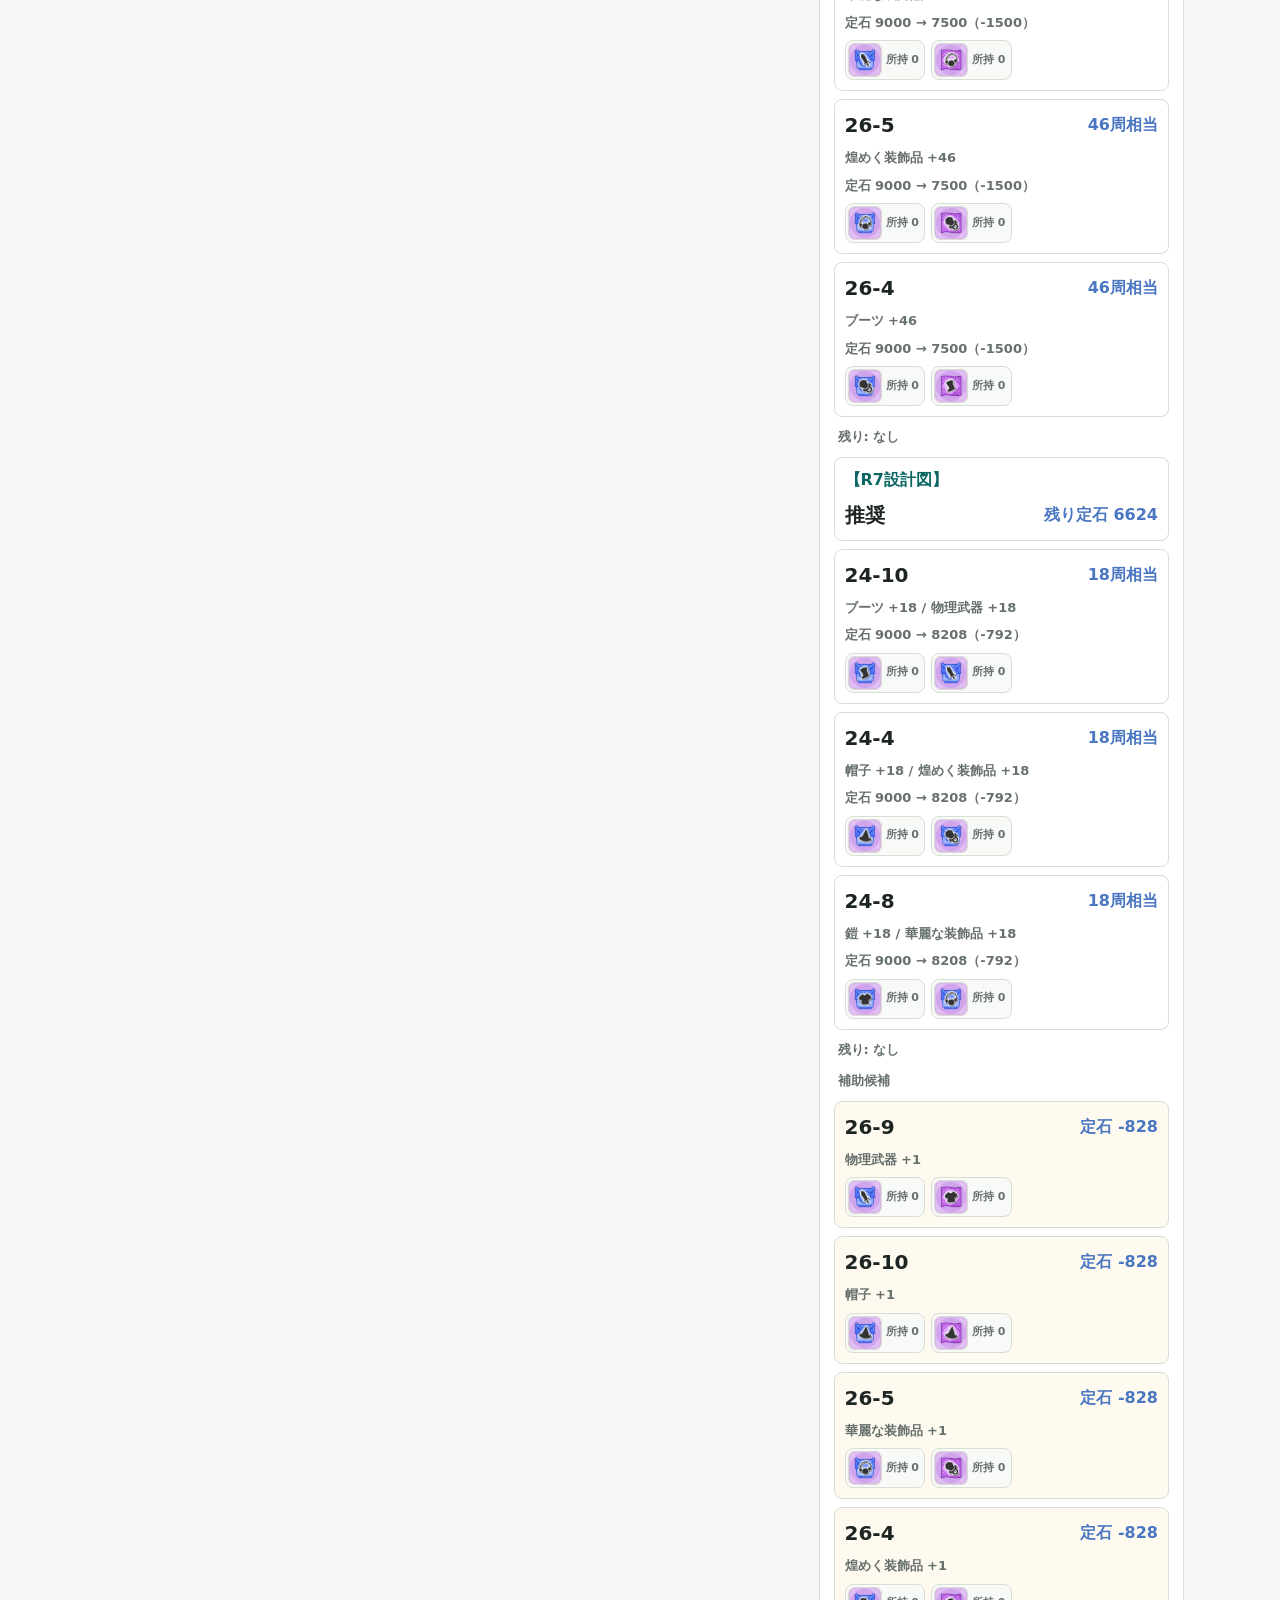
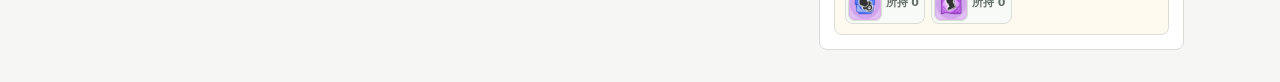
==== commit a116a338: "edit" ====
--- a/index.html
+++ b/index.html
@@ -164,7 +164,6 @@
               <div class="network-material-editor-actions">
                 <button id="networkMaterialEditorCancel" type="button" class="ghost-button">キャンセル</button>
                 <button id="networkMaterialEditorMax" type="button" class="ghost-button">Max</button>
-                <button id="networkMaterialEditorSave" type="button">反映</button>
               </div>
             </div>
           </div>
--- a/styles.css
+++ b/styles.css
@@ -173,7 +173,7 @@
 
 .network-material-editor-actions {
   display: grid;
-  grid-template-columns: repeat(3, minmax(0, 1fr));
+  grid-template-columns: repeat(2, minmax(0, 1fr));
   gap: 6px;
   margin-top: 10px;
 }
@@ -1099,6 +1099,25 @@
   opacity: 0.58;
 }
 
+.network-node.is-complete-excluded .network-node-frame {
+  fill: #eef6fb;
+  stroke: var(--blue);
+  stroke-width: 3;
+  stroke-dasharray: 6 3;
+}
+
+.network-node.is-complete-excluded .network-node-title {
+  fill: #315a91;
+}
+
+.network-node.is-complete-excluded .network-node-amount {
+  fill: #315a91;
+}
+
+.network-node.is-complete-excluded image {
+  opacity: 0.62;
+}
+
 .network-node image {
   pointer-events: none;
 }
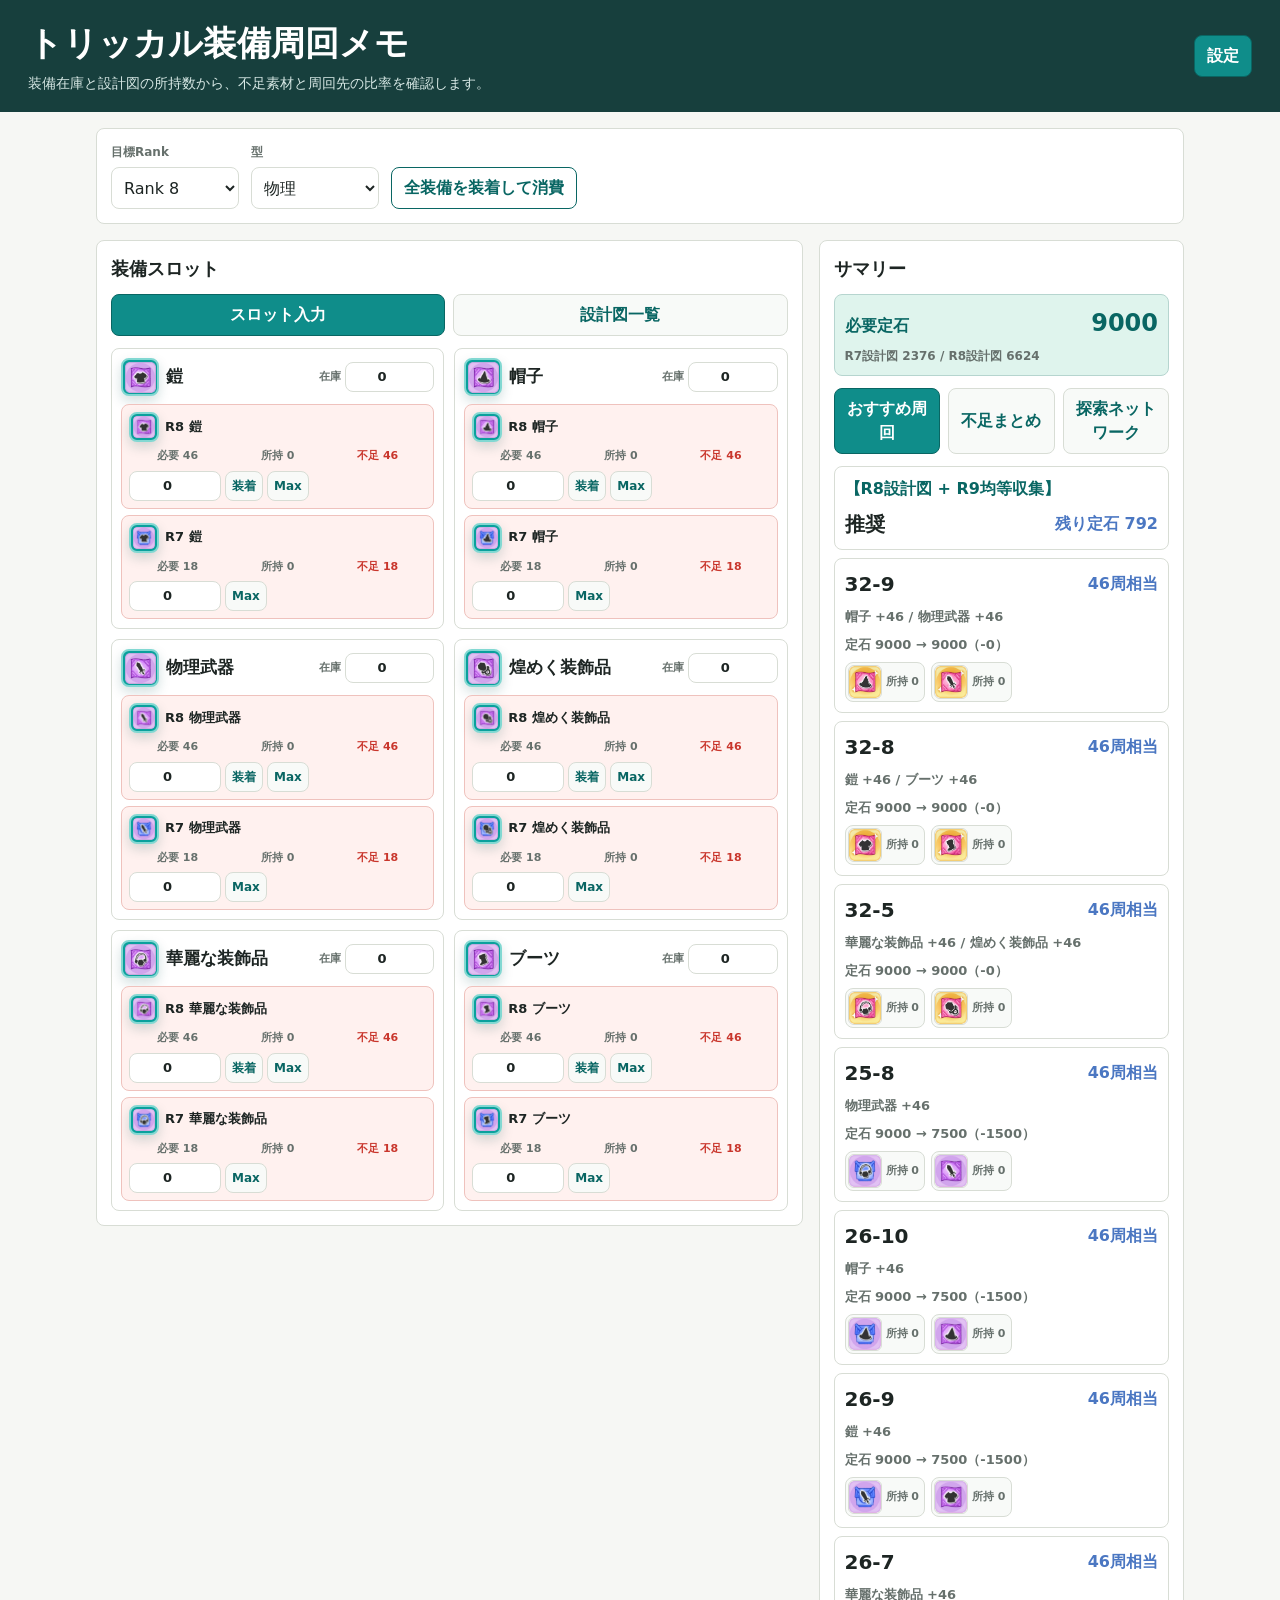
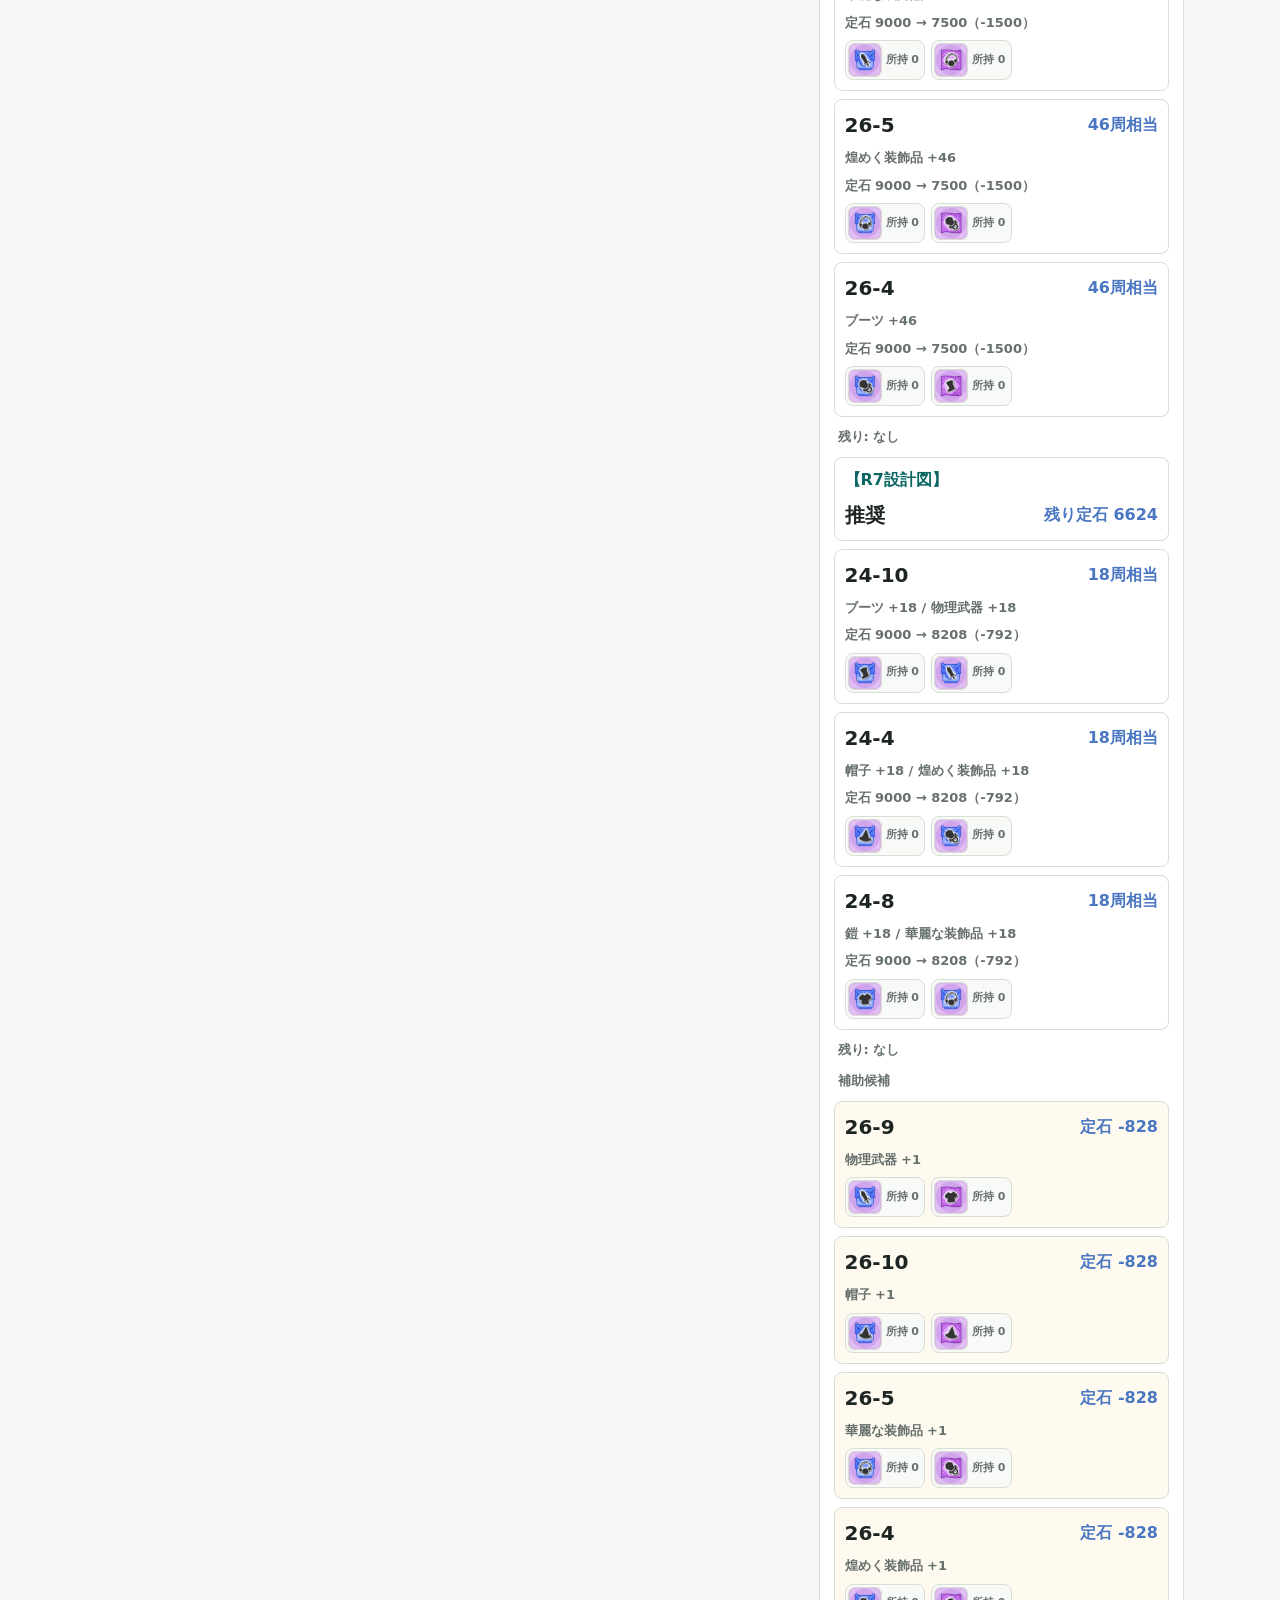
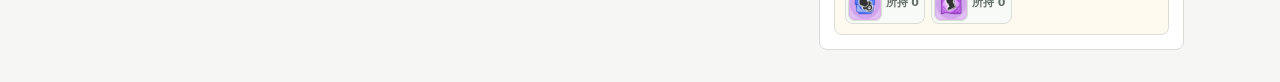
==== commit 81acd8de: "Add network equipment visibility selector and remove displayed weight" ====
--- a/index.html
+++ b/index.html
@@ -52,6 +52,17 @@
         </label>
       </div>
     </form>
+  </dialog>
+
+  <dialog class="settings-dialog network-materials-dialog" id="networkMaterialsDialog">
+    <div class="settings-panel">
+      <div class="settings-head">
+        <h2>ネットワーク上に表示する装備</h2>
+        <button id="networkMaterialsCloseButton" type="button" class="ghost-button">閉じる</button>
+      </div>
+      <p class="network-materials-help">チェックした装備をネットワークに表示します。</p>
+      <div id="networkMaterialsList" class="network-material-options"></div>
+    </div>
   </dialog>
 
   <main class="layout">
@@ -116,6 +127,7 @@
                 <span>素材グループ</span>
                 <select id="networkGroupSelect"></select>
               </label>
+              <button id="networkMaterialsButton" type="button" class="ghost-button">ネットワーク上に表示する装備を選択する</button>
             </div>
             <div class="network-workspace">
               <div id="networkGraph" class="network-graph"></div>
--- a/styles.css
+++ b/styles.css
@@ -115,6 +115,48 @@
   background: rgba(10, 25, 24, 0.42);
 }
 
+.network-materials-dialog {
+  width: min(580px, calc(100% - 28px));
+}
+
+.network-materials-help {
+  margin: 0;
+  color: var(--muted);
+  font-size: 13px;
+}
+
+.network-material-options {
+  display: grid;
+  grid-template-columns: repeat(auto-fit, minmax(205px, 1fr));
+  gap: 8px;
+  max-height: min(60dvh, 540px);
+  overflow-y: auto;
+}
+
+.network-material-option {
+  display: grid;
+  grid-template-columns: 22px 40px minmax(0, 1fr);
+  align-items: center;
+  gap: 9px;
+  padding: 8px;
+  border: 1px solid var(--line);
+  border-radius: 8px;
+  cursor: pointer;
+  font-weight: 700;
+}
+
+.network-material-option input {
+  width: 18px;
+  height: 18px;
+  accent-color: var(--teal);
+}
+
+.network-material-option img {
+  width: 40px;
+  height: 40px;
+  object-fit: contain;
+}
+
 .network-panel-content {
   position: relative;
   display: grid;
@@ -761,10 +803,16 @@
 
 .network-toolbar {
   display: flex;
+  flex-wrap: wrap;
   align-items: end;
   justify-content: space-between;
   gap: 12px;
   margin-bottom: 10px;
+}
+
+#networkMaterialsButton {
+  min-height: 38px;
+  font-size: 13px;
 }
 
 .network-workspace {
@@ -867,7 +915,6 @@
 .network-info-strip {
   display: flex;
   align-items: stretch;
-/* justify-content: flex-end; */
   gap: 8px;
 }
 
@@ -1148,7 +1195,7 @@
 
 .network-detail {
   display: grid;
-  grid-template-columns: 70px minmax(0, 1fr) auto;
+  grid-template-columns: 70px minmax(0, 1fr);
   gap: 8px;
   align-items: center;
   padding: 8px;
@@ -1194,12 +1241,6 @@
   font-size: 11px;
   font-weight: 700;
   overflow-wrap: anywhere;
-}
-
-.network-detail-weight {
-  color: var(--blue);
-  font-weight: 900;
-  white-space: nowrap;
 }
 
 .shortage-row,
@@ -1483,10 +1524,6 @@
 
   .network-detail {
     grid-template-columns: 52px minmax(0, 1fr);
-  }
-
-  .network-detail-weight {
-    grid-column: 2;
   }
 
   .inventory-rank {
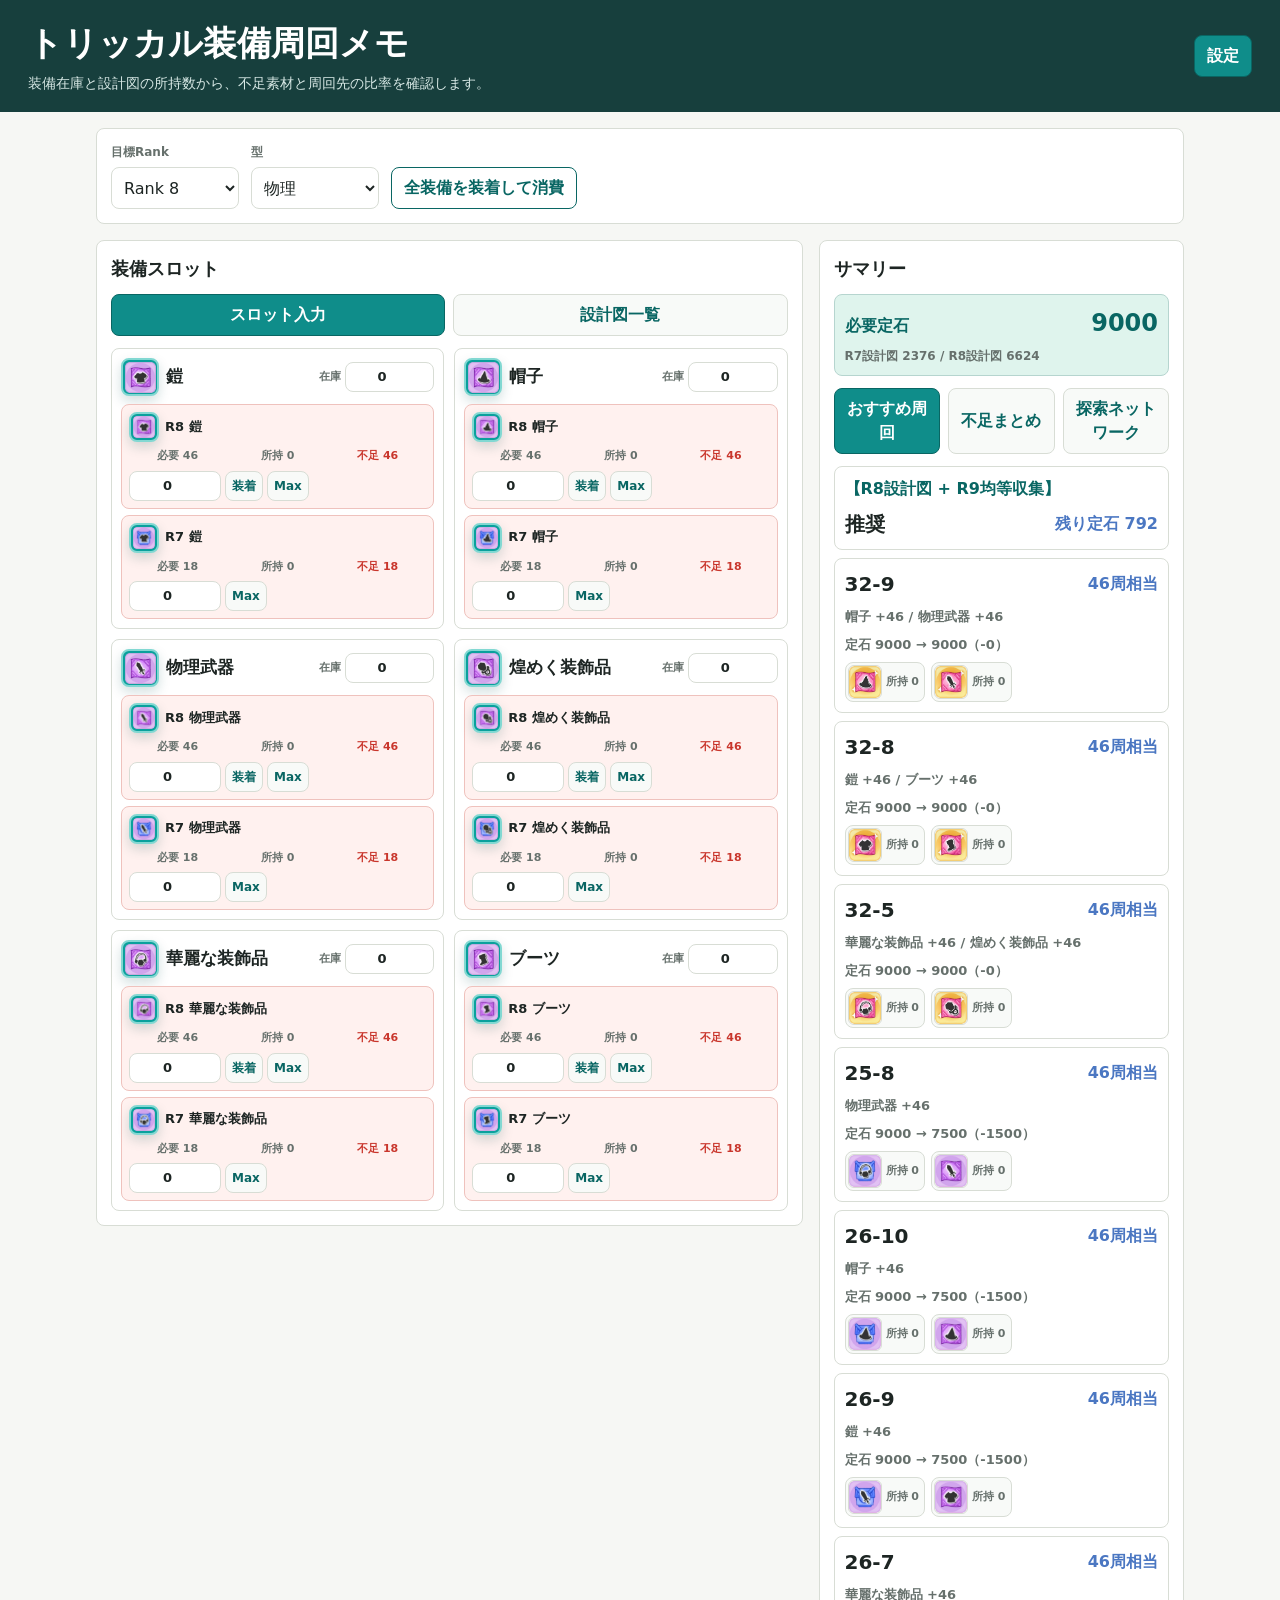
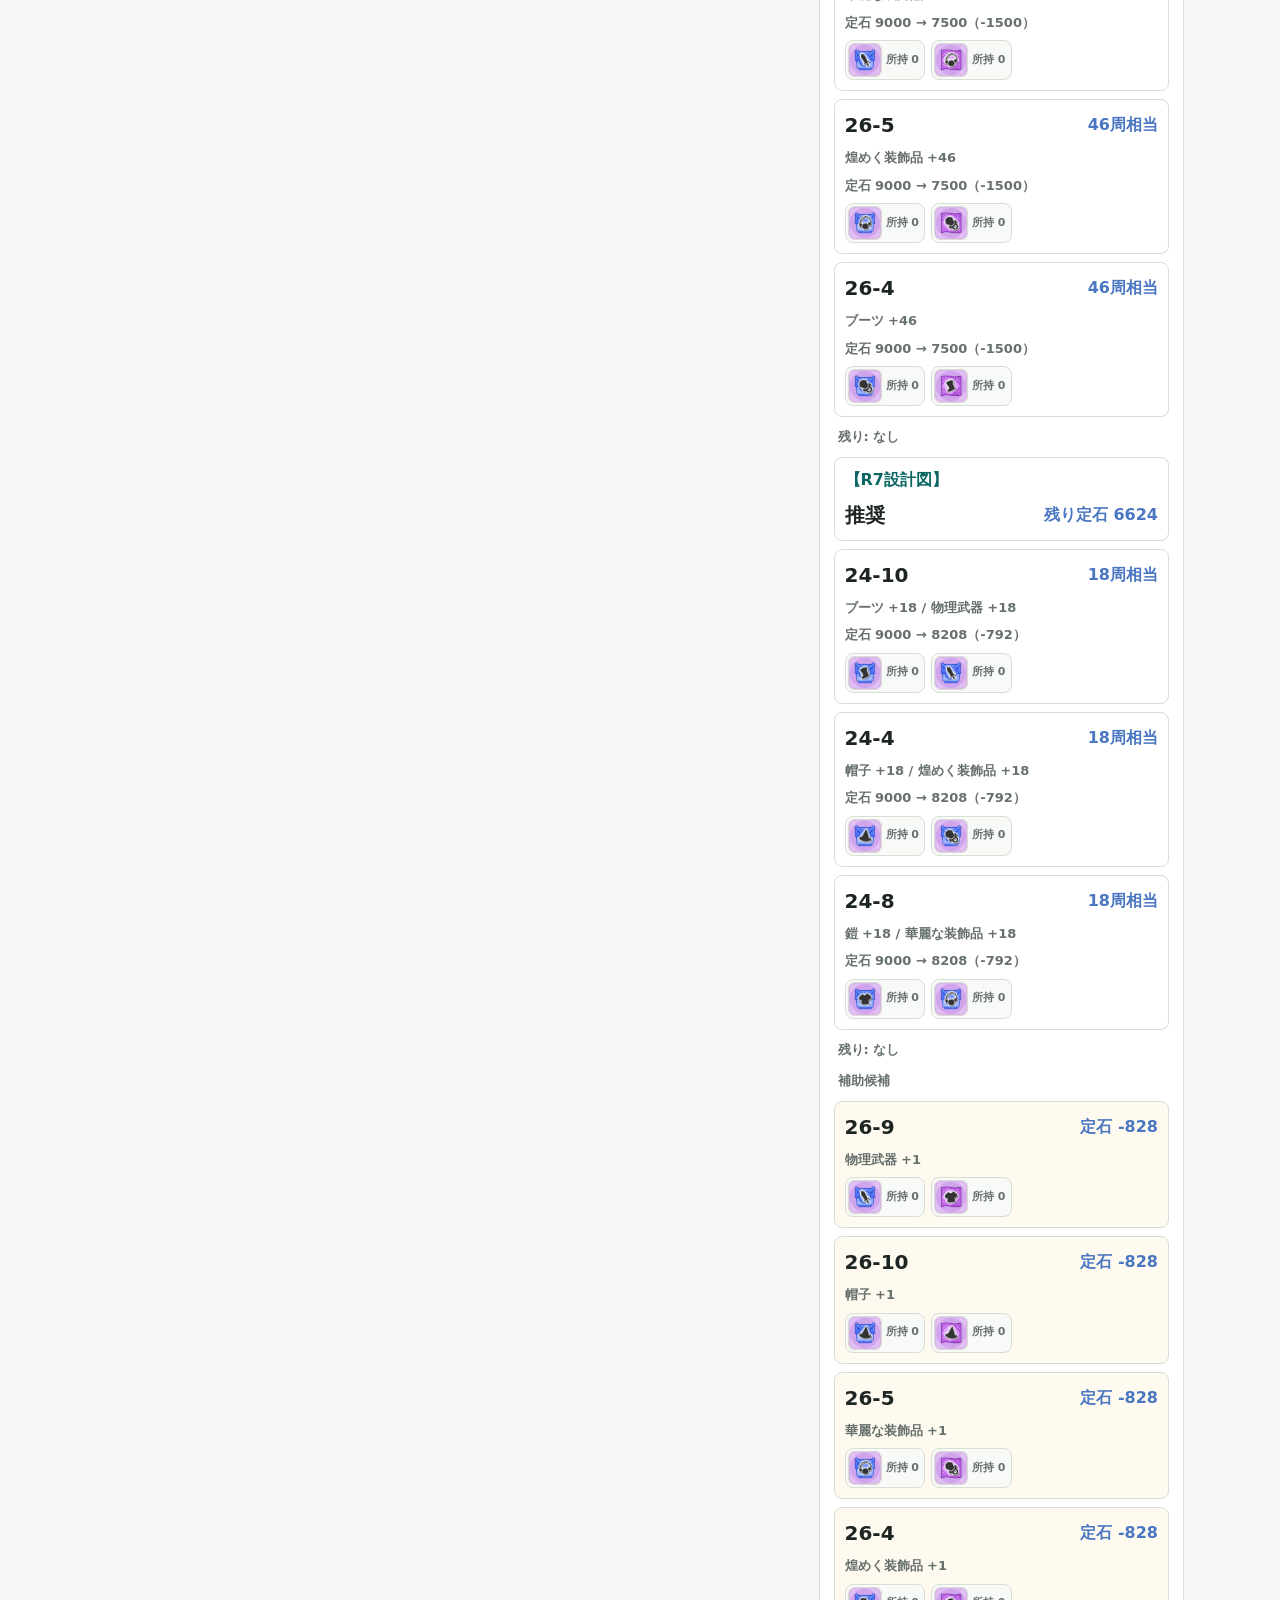
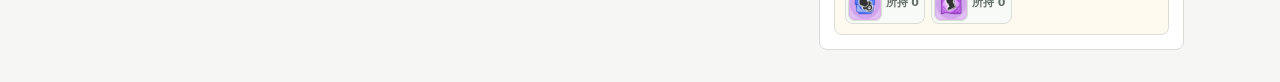
==== commit c5103740: "Replace network stage candidate list with inline equipment visibility controls" ====
--- a/index.html
+++ b/index.html
@@ -52,17 +52,6 @@
         </label>
       </div>
     </form>
-  </dialog>
-
-  <dialog class="settings-dialog network-materials-dialog" id="networkMaterialsDialog">
-    <div class="settings-panel">
-      <div class="settings-head">
-        <h2>ネットワーク上に表示する装備</h2>
-        <button id="networkMaterialsCloseButton" type="button" class="ghost-button">閉じる</button>
-      </div>
-      <p class="network-materials-help">チェックした装備をネットワークに表示します。</p>
-      <div id="networkMaterialsList" class="network-material-options"></div>
-    </div>
   </dialog>
 
   <main class="layout">
@@ -127,7 +116,6 @@
                 <span>素材グループ</span>
                 <select id="networkGroupSelect"></select>
               </label>
-              <button id="networkMaterialsButton" type="button" class="ghost-button">ネットワーク上に表示する装備を選択する</button>
             </div>
             <div class="network-workspace">
               <div id="networkGraph" class="network-graph"></div>
@@ -159,7 +147,10 @@
                 <button id="networkRestoreSelectionButton" type="button" class="ghost-button">保存済みに戻す</button>
                 <button id="networkSaveSelectionButton" type="button">選択を保存</button>
               </div>
-              <div id="networkDetails" class="network-details"></div>
+              <section class="network-materials-panel" aria-label="ネットワーク上に表示する装備">
+                <h4>ネットワーク上に表示する装備</h4>
+                <div id="networkMaterialsList" class="network-material-options"></div>
+              </section>
             </div>
             <div id="networkMaterialEditor" class="network-material-editor" hidden>
               <div class="network-material-editor-head">
--- a/styles.css
+++ b/styles.css
@@ -115,22 +115,13 @@
   background: rgba(10, 25, 24, 0.42);
 }
 
-.network-materials-dialog {
-  width: min(580px, calc(100% - 28px));
-}
-
-.network-materials-help {
-  margin: 0;
-  color: var(--muted);
-  font-size: 13px;
-}
-
 .network-material-options {
   display: grid;
-  grid-template-columns: repeat(auto-fit, minmax(205px, 1fr));
-  gap: 8px;
-  max-height: min(60dvh, 540px);
-  overflow-y: auto;
+  grid-template-columns: minmax(0, 1fr);
+  align-content: start;
+  gap: 8px;
+  min-height: 0;
+  overflow: auto;
 }
 
 .network-material-option {
@@ -810,11 +801,6 @@
   margin-bottom: 10px;
 }
 
-#networkMaterialsButton {
-  min-height: 38px;
-  font-size: 13px;
-}
-
 .network-workspace {
   display: grid;
   grid-template-columns: minmax(480px, 1fr) minmax(320px, 340px);
@@ -841,9 +827,14 @@
   grid-row: 2;
 }
 
-.network-details {
+.network-materials-panel {
   grid-column: 2;
   grid-row: 3;
+  display: grid;
+  grid-template-rows: auto minmax(0, 1fr);
+  gap: 8px;
+  min-height: 0;
+  min-width: 0;
 }
 
 .network-toolbar label {
@@ -1183,64 +1174,9 @@
   text-anchor: middle;
 }
 
-.network-details {
-  display: grid;
-  align-content: start;
-  gap: 6px;
-  min-height: 0;
+.network-materials-panel h4 {
   margin: 0;
-  overflow: auto;
-  padding-right: 2px;
-}
-
-.network-detail {
-  display: grid;
-  grid-template-columns: 70px minmax(0, 1fr);
-  gap: 8px;
-  align-items: center;
-  padding: 8px;
-  border: 1px solid var(--line);
-  border-radius: 8px;
-  background: #fff;
-}
-
-.network-detail.is-selected {
-  border-color: var(--teal);
-  background: var(--mint);
-}
-
-.network-detail.is-manual {
-  border-color: #d97a1d;
-  box-shadow: inset 4px 0 0 #d97a1d;
-}
-
-.network-detail {
-  cursor: pointer;
-}
-
-.network-detail.is-single {
-  background: #fffaf0;
-}
-
-.network-detail-stage {
-  font-weight: 900;
-}
-
-.network-detail-main {
-  min-width: 0;
-}
-
-.network-detail-title {
-  font-size: 13px;
-  font-weight: 900;
-  overflow-wrap: anywhere;
-}
-
-.network-detail-meta {
-  color: var(--muted);
-  font-size: 11px;
-  font-weight: 700;
-  overflow-wrap: anywhere;
+  font-size: 14px;
 }
 
 .shortage-row,
@@ -1449,12 +1385,10 @@
     min-width: 0;
   }
 
-  .network-details {
+  .network-materials-panel {
     grid-column: 1;
     grid-row: 4;
-    min-width: 0;
     max-height: 420px;
-    overflow: auto;
   }
 
   .network-selection-actions {
@@ -1520,10 +1454,6 @@
 
   .network-panel-head p {
     display: none;
-  }
-
-  .network-detail {
-    grid-template-columns: 52px minmax(0, 1fr);
   }
 
   .inventory-rank {
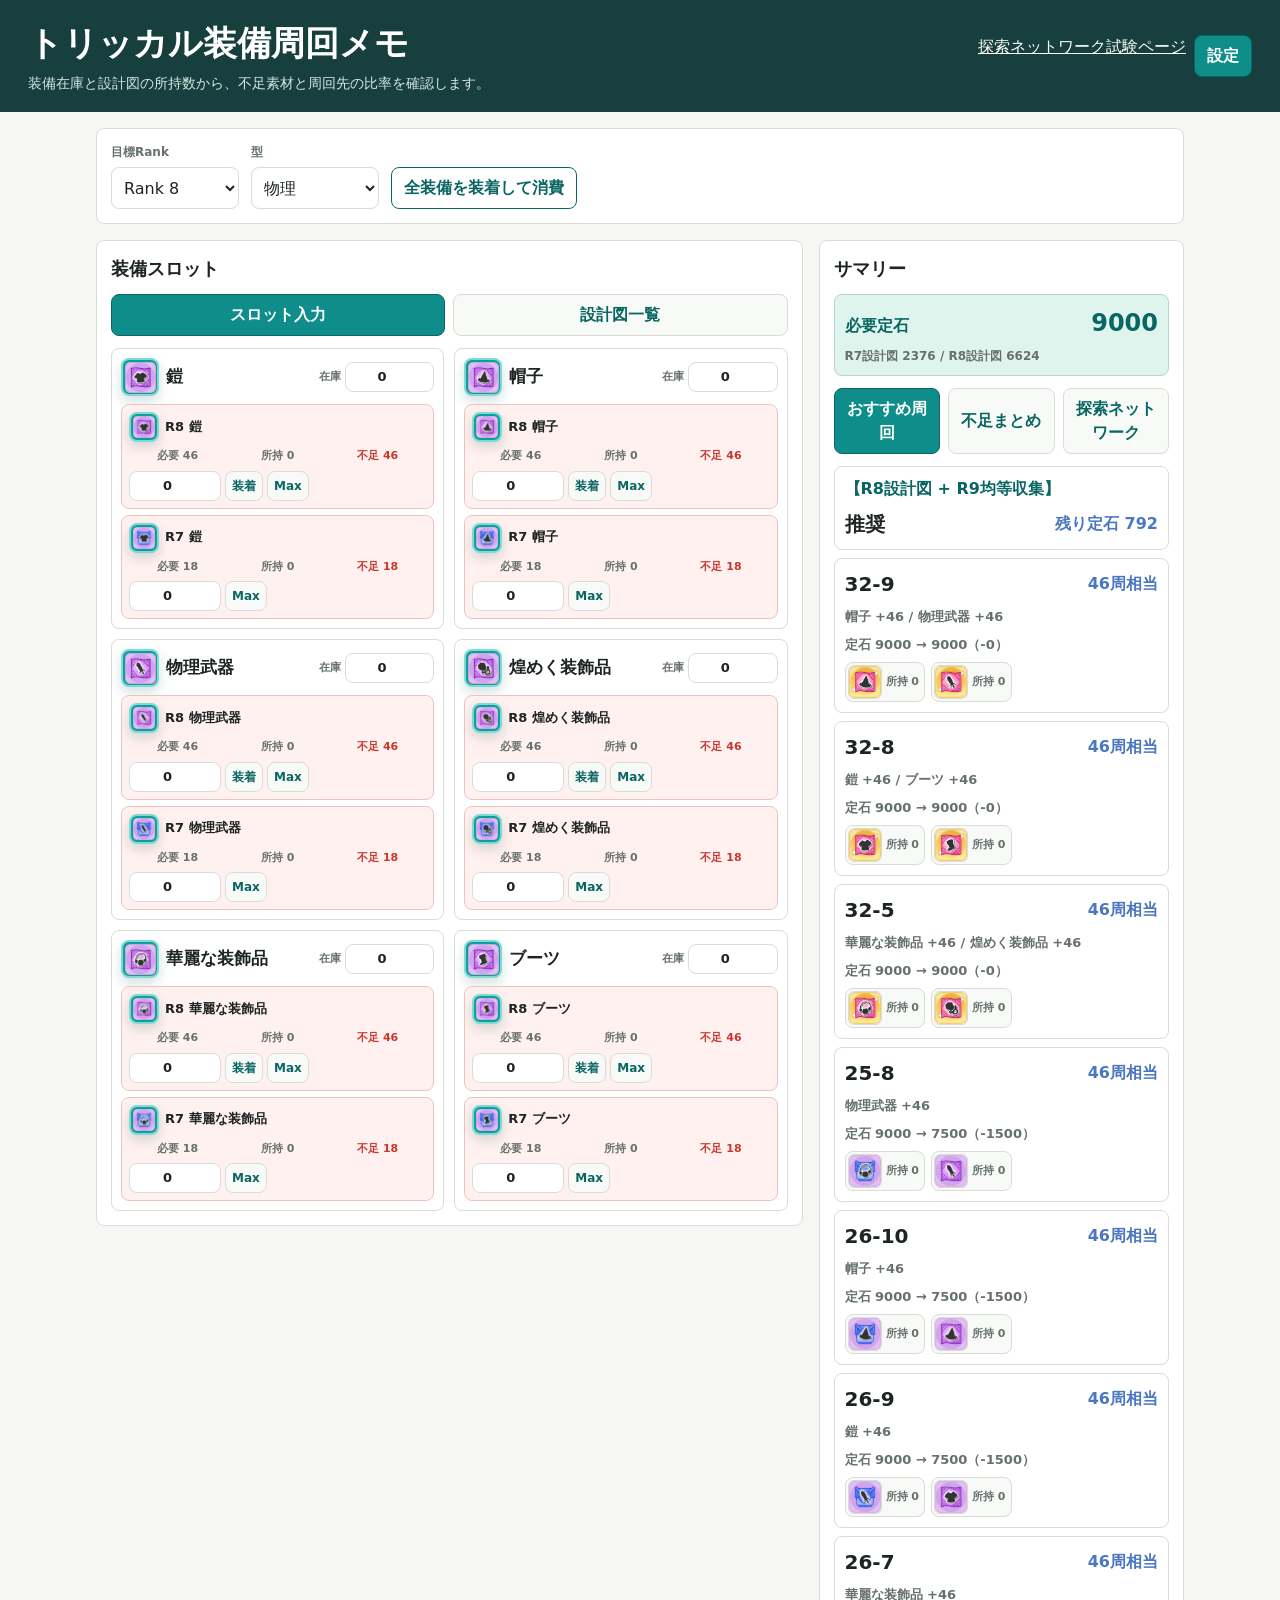
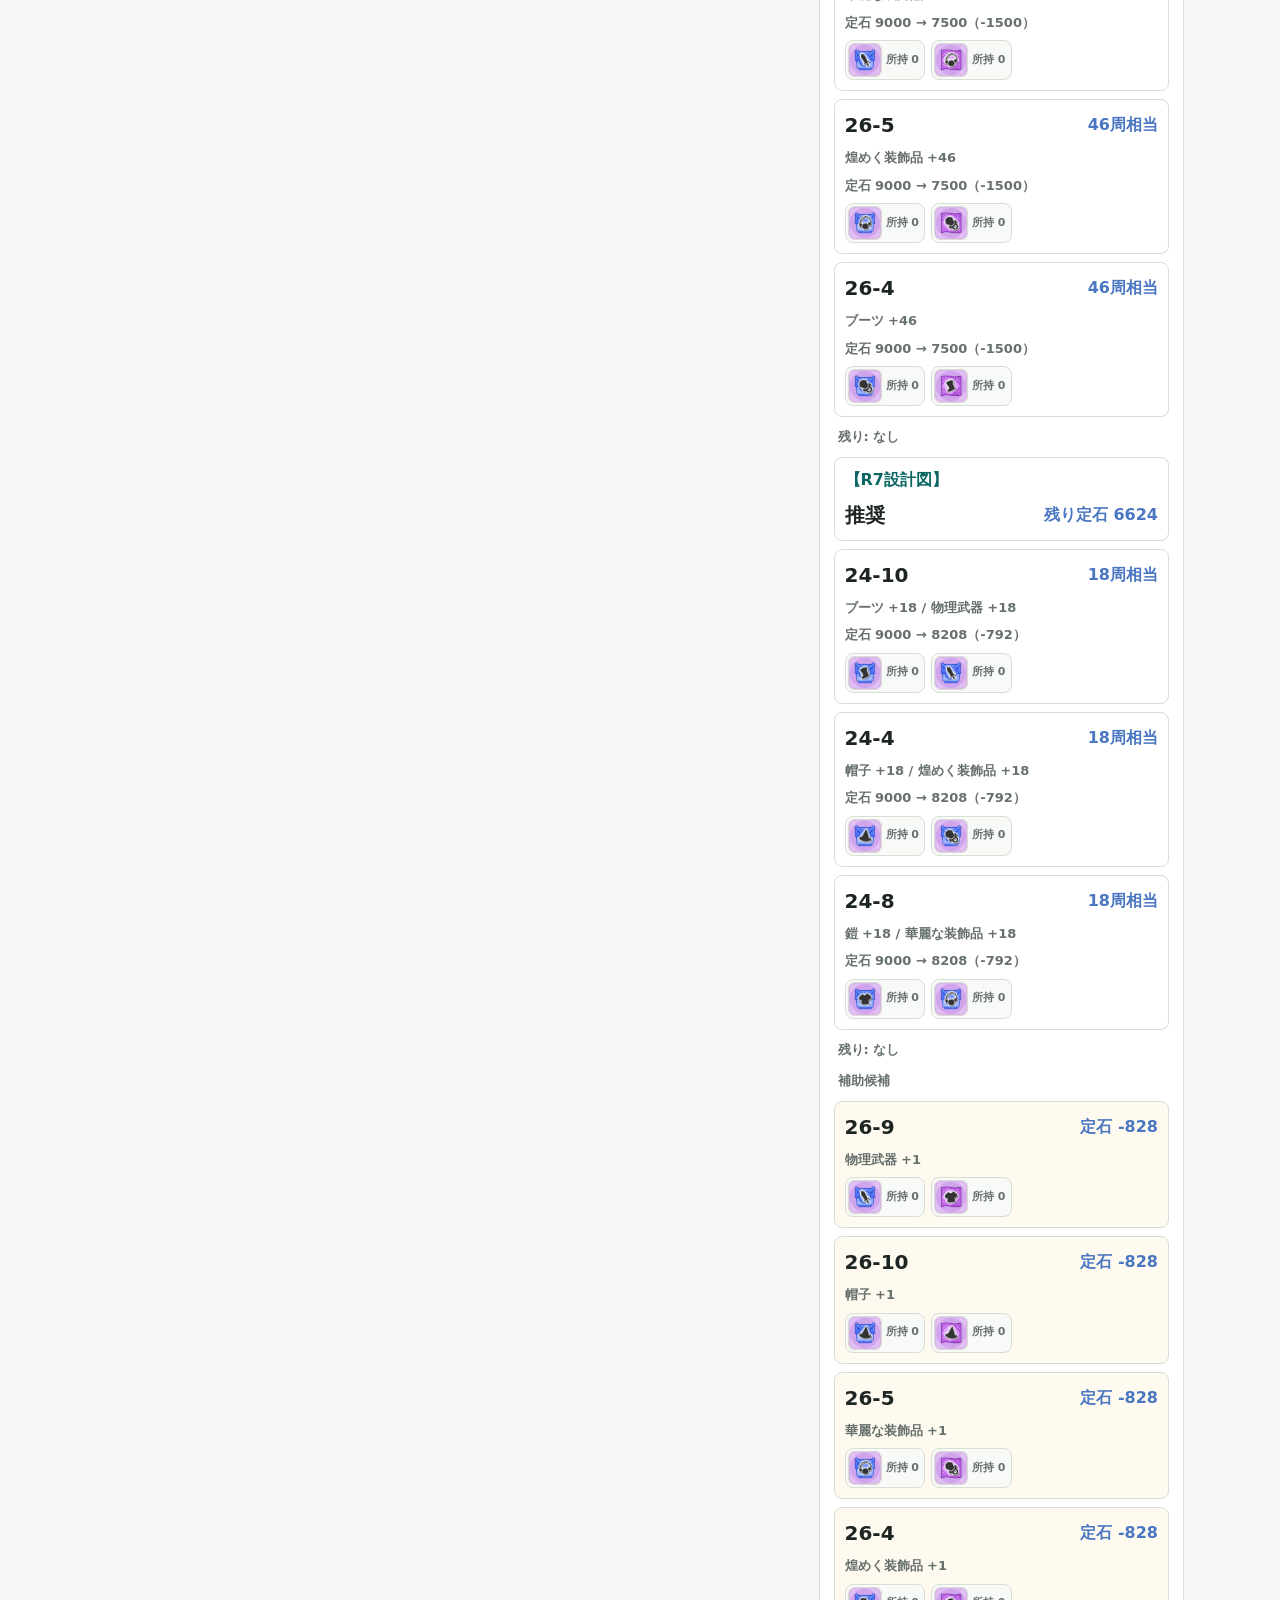
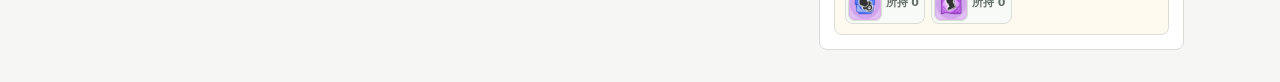
==== commit 35afa8aa: "Add dedicated network trial page while preserving existing interface" ====
--- a/index.html
+++ b/index.html
@@ -13,6 +13,7 @@
       <p>装備在庫と設計図の所持数から、不足素材と周回先の比率を確認します。</p>
     </div>
     <div class="header-actions">
+      <a href="./network/" style="color:inherit">探索ネットワーク試験ページ</a>
       <button id="settingsButton" type="button">設定</button>
     </div>
   </header>
